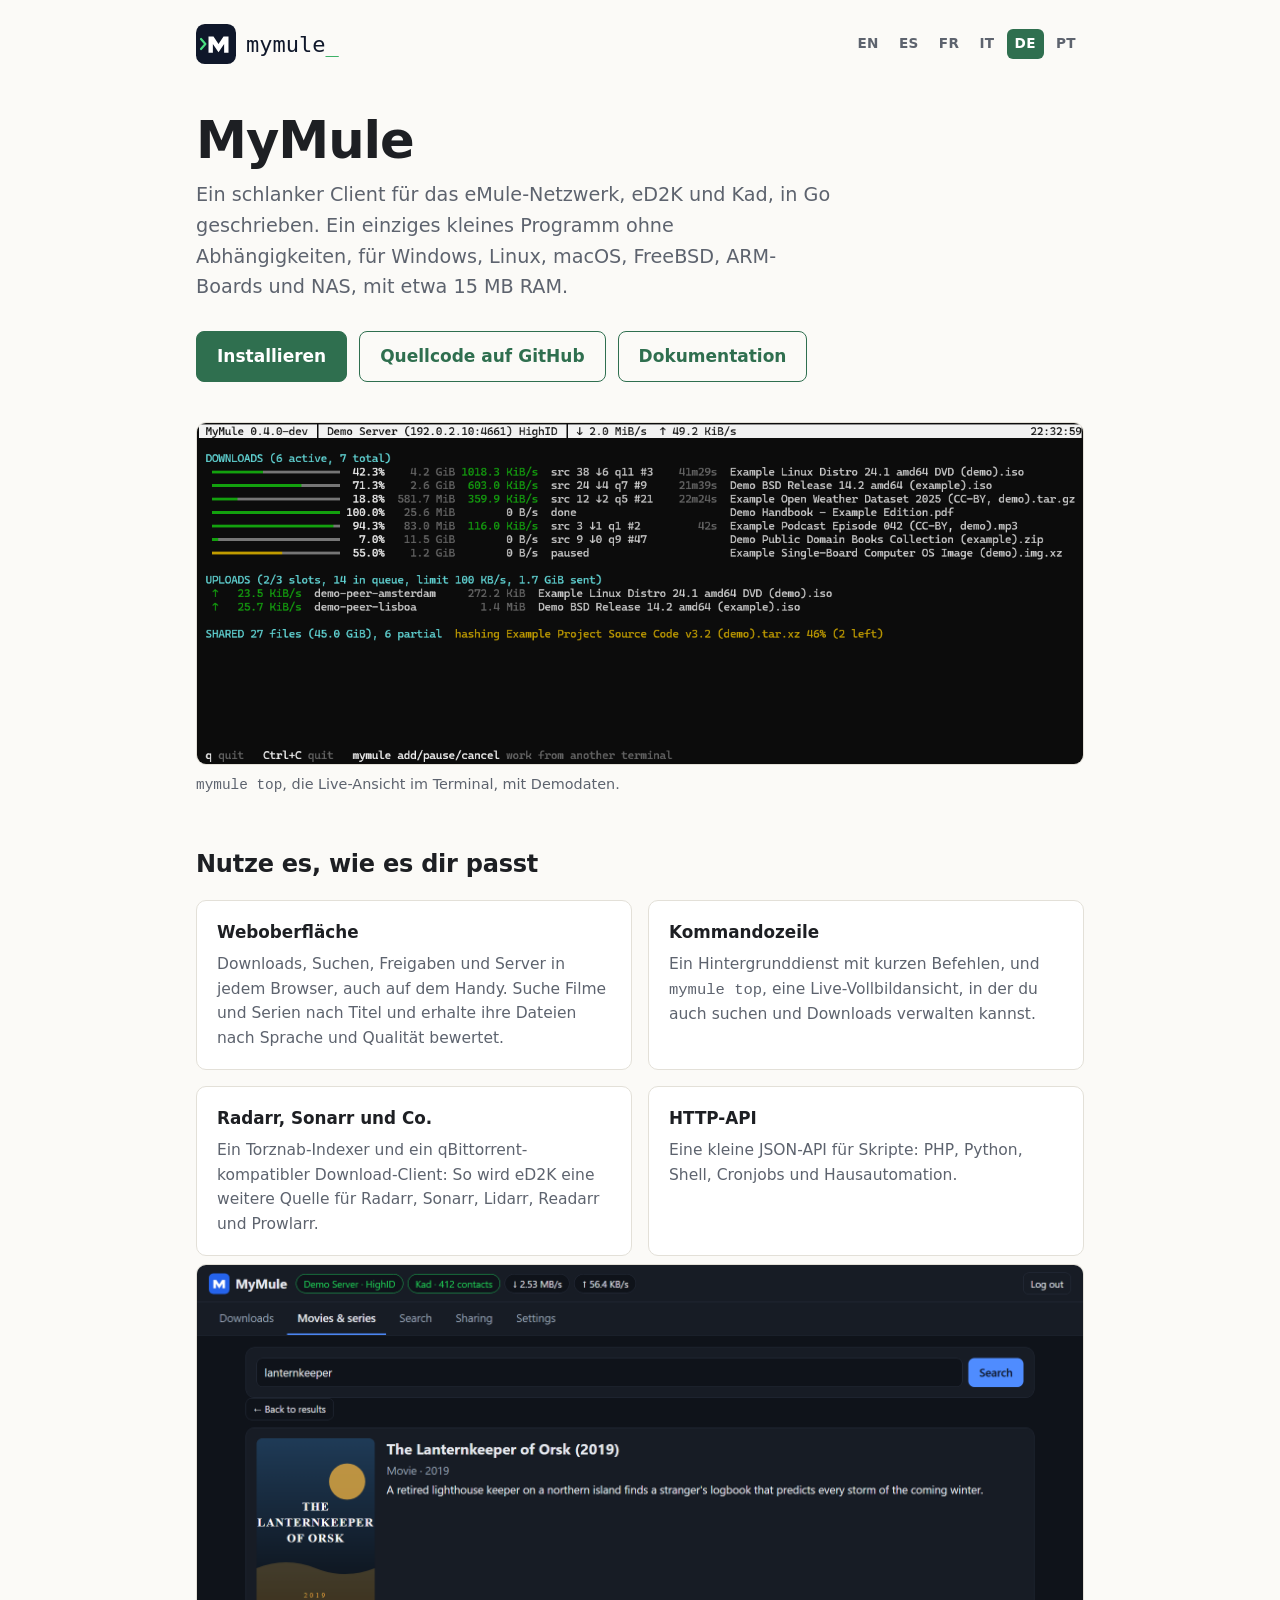
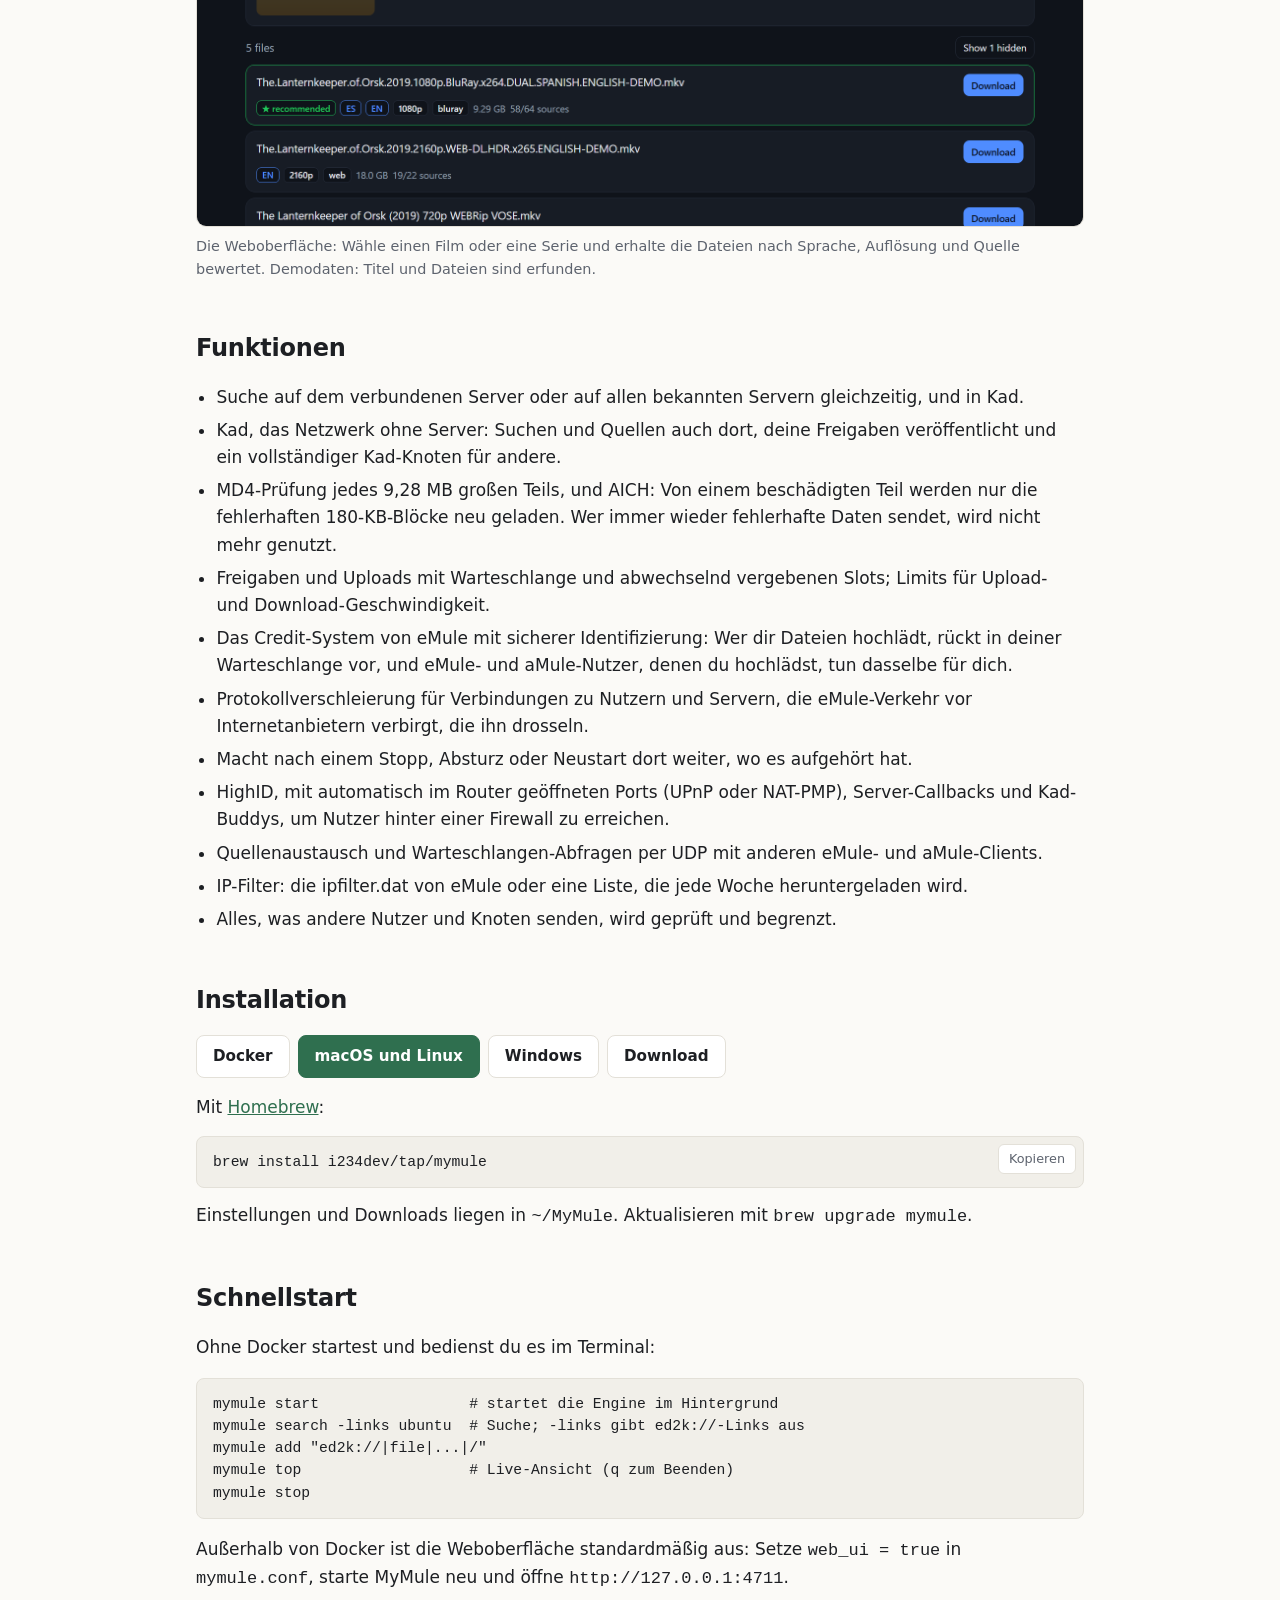
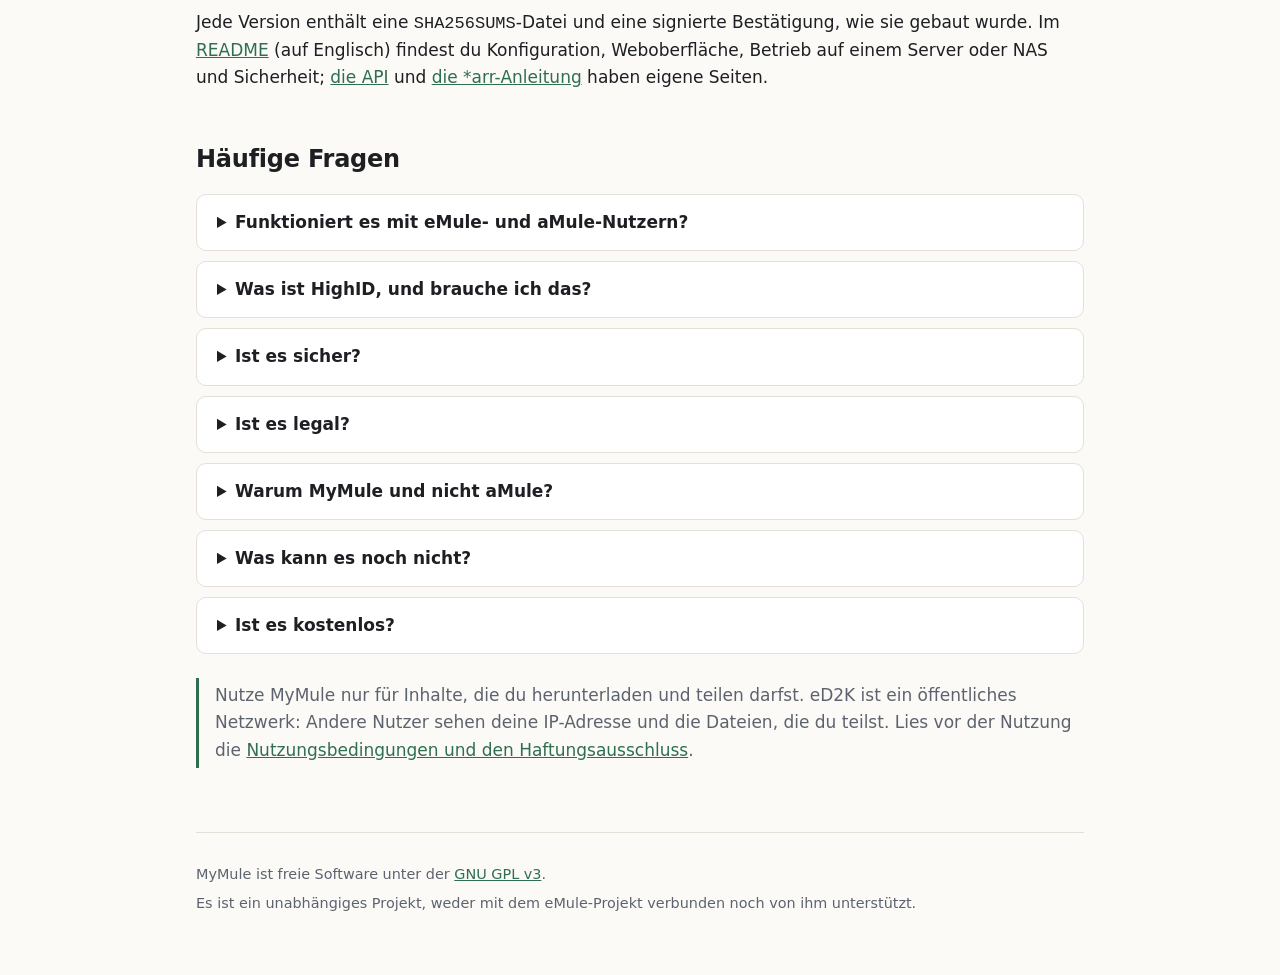
==== docs/de/index.html @ aa26dd94 "Say how MyMule compares with aMule Users ask why they should use MyMule instead of aMule. The README" ====
<!doctype html>
<!-- Generated by 'go run ./tools/sitegen' from docs/site/page.html and
     docs/site/lang/de.json: edit those, not this file. -->

<html lang="de">
<head>
<meta charset="utf-8">
<meta name="viewport" content="width=device-width, initial-scale=1">
<title>MyMule: ein schlanker eMule-Client mit Weboberfläche</title>
<meta name="description" content="Ein schlanker Client für das eMule-Netzwerk (eD2K und Kad), in Go geschrieben: ein kleines Programm für Windows, macOS, Linux, NAS und Docker, mit Weboberfläche, Kommandozeile, HTTP-API und Unterstützung für Radarr und Sonarr.">
<meta name="color-scheme" content="light dark">
<link rel="canonical" href="https://i234dev.github.io/MyMule/de/">
<link rel="alternate" hreflang="en" href="https://i234dev.github.io/MyMule/">
<link rel="alternate" hreflang="es" href="https://i234dev.github.io/MyMule/es/">
<link rel="alternate" hreflang="fr" href="https://i234dev.github.io/MyMule/fr/">
<link rel="alternate" hreflang="it" href="https://i234dev.github.io/MyMule/it/">
<link rel="alternate" hreflang="de" href="https://i234dev.github.io/MyMule/de/">
<link rel="alternate" hreflang="pt" href="https://i234dev.github.io/MyMule/pt/">
<link rel="alternate" hreflang="x-default" href="https://i234dev.github.io/MyMule/">
<meta property="og:type" content="website">
<meta property="og:site_name" content="MyMule">
<meta property="og:title" content="MyMule: ein schlanker eMule-Client mit Weboberfläche">
<meta property="og:description" content="Ein schlanker Client für das eMule-Netzwerk (eD2K und Kad), in Go geschrieben: ein kleines Programm für Windows, macOS, Linux, NAS und Docker, mit Weboberfläche, Kommandozeile, HTTP-API und Unterstützung für Radarr und Sonarr.">
<meta property="og:url" content="https://i234dev.github.io/MyMule/de/">
<meta property="og:image" content="https://i234dev.github.io/MyMule/social.png">
<meta property="og:image:width" content="1200">
<meta property="og:image:height" content="630">
<meta property="og:image:alt" content="MyMule: ein eMule-Client für eD2K und Kad, mit Weboberfläche">
<meta property="og:locale" content="de_DE">
<meta name="twitter:card" content="summary_large_image">
<link rel="icon" href="../favicon.svg" type="image/svg+xml">
<link rel="apple-touch-icon" href="../logo.png">
<link rel="stylesheet" href="../site.css">
</head>
<body data-copy="Kopieren" data-copied="Kopiert">
<div class="wrap">
  <nav class="top">
    <a href="./">
      <picture>
        <source media="(prefers-color-scheme: dark)" srcset="../wordmark-dark.svg">
        <img src="../wordmark.svg" alt="MyMule" width="196" height="40">
      </picture>
    </a>
    <ul class="langs" aria-label="Sprache">
      <li><a href="../" hreflang="en" lang="en" title="English">EN</a></li>
      <li><a href="../es/" hreflang="es" lang="es" title="Español">ES</a></li>
      <li><a href="../fr/" hreflang="fr" lang="fr" title="Français">FR</a></li>
      <li><a href="../it/" hreflang="it" lang="it" title="Italiano">IT</a></li>
      <li><a href="../de/" hreflang="de" lang="de" title="Deutsch" aria-current="page">DE</a></li>
      <li><a href="../pt/" hreflang="pt" lang="pt" title="Português">PT</a></li>
    </ul>
  </nav>
  <header>
    <h1>MyMule</h1>
    <p class="lead">Ein schlanker Client für das eMule-Netzwerk, eD2K und Kad, in Go geschrieben. Ein einziges kleines Programm ohne Abhängigkeiten, für Windows, Linux, macOS, FreeBSD, ARM-Boards und NAS, mit etwa 15&nbsp;MB RAM.</p>
    <div class="buttons">
      <a class="btn primary" href="#install">Installieren</a>
      <a class="btn secondary" href="https://github.com/i234dev/MyMule">Quellcode auf GitHub</a>
      <a class="btn secondary" href="https://github.com/i234dev/MyMule#readme">Dokumentation</a>
    </div>
    <p class="version" id="version" hidden>Aktuelle Version: <a href="https://github.com/i234dev/MyMule/releases/latest"></a> · <time></time></p>
  </header>

  <figure>
    <img src="../top-demo.png" alt="mymule top: Live-Ansicht von Downloads, Uploads und freigegebenen Dateien" width="1247" height="480">
    <figcaption><code>mymule top</code>, die Live-Ansicht im Terminal, mit Demodaten.</figcaption>
  </figure>

  <h2>Nutze es, wie es dir passt</h2>
  <div class="grid">
    <div class="card">
      <h3>Weboberfläche</h3>
      <p>Downloads, Suchen, Freigaben und Server in jedem Browser, auch auf dem Handy. Suche Filme und Serien nach Titel und erhalte ihre Dateien nach Sprache und Qualität bewertet.</p>
    </div>
    <div class="card">
      <h3>Kommandozeile</h3>
      <p>Ein Hintergrunddienst mit kurzen Befehlen, und <code>mymule top</code>, eine Live-Vollbildansicht, in der du auch suchen und Downloads verwalten kannst.</p>
    </div>
    <div class="card">
      <h3>Radarr, Sonarr und Co.</h3>
      <p>Ein Torznab-Indexer und ein qBittorrent-kompatibler Download-Client: So wird eD2K eine weitere Quelle für Radarr, Sonarr, Lidarr, Readarr und Prowlarr.</p>
    </div>
    <div class="card">
      <h3>HTTP-API</h3>
      <p>Eine kleine JSON-API für Skripte: PHP, Python, Shell, Cronjobs und Hausautomation.</p>
    </div>
  </div>

  <figure>
    <img src="../webui-movies.png" alt="Die Weboberfläche: ein Film mit Plakat und den gefundenen Dateien, nach Sprache und Qualität bewertet" width="1800" height="1140" loading="lazy">
    <figcaption>Die Weboberfläche: Wähle einen Film oder eine Serie und erhalte die Dateien nach Sprache, Auflösung und Quelle bewertet. Demodaten: Titel und Dateien sind erfunden.</figcaption>
  </figure>

  <h2>Funktionen</h2>
  <ul class="plain">
    <li>Suche auf dem verbundenen Server oder auf allen bekannten Servern gleichzeitig, und in Kad.</li>
    <li>Kad, das Netzwerk ohne Server: Suchen und Quellen auch dort, deine Freigaben veröffentlicht und ein vollständiger Kad-Knoten für andere.</li>
    <li>MD4-Prüfung jedes 9,28&nbsp;MB großen Teils, und AICH: Von einem beschädigten Teil werden nur die fehlerhaften 180-KB-Blöcke neu geladen. Wer immer wieder fehlerhafte Daten sendet, wird nicht mehr genutzt.</li>
    <li>Freigaben und Uploads mit Warteschlange und abwechselnd vergebenen Slots; Limits für Upload- und Download-Geschwindigkeit.</li>
    <li>Das Credit-System von eMule mit sicherer Identifizierung: Wer dir Dateien hochlädt, rückt in deiner Warteschlange vor, und eMule- und aMule-Nutzer, denen du hochlädst, tun dasselbe für dich.</li>
    <li>Protokollverschleierung für Verbindungen zu Nutzern und Servern, die eMule-Verkehr vor Internetanbietern verbirgt, die ihn drosseln.</li>
    <li>Macht nach einem Stopp, Absturz oder Neustart dort weiter, wo es aufgehört hat.</li>
    <li>HighID, mit automatisch im Router geöffneten Ports (UPnP oder NAT-PMP), Server-Callbacks und Kad-Buddys, um Nutzer hinter einer Firewall zu erreichen.</li>
    <li>Quellenaustausch und Warteschlangen-Abfragen per UDP mit anderen eMule- und aMule-Clients.</li>
    <li>IP-Filter: die ipfilter.dat von eMule oder eine Liste, die jede Woche heruntergeladen wird.</li>
    <li>Alles, was andere Nutzer und Knoten senden, wird geprüft und begrenzt.</li>
  </ul>

  <h2 id="install">Installation</h2>
  <div class="tabs" role="tablist" hidden>
    <button role="tab" id="tab-docker" aria-controls="docker" aria-selected="true">Docker</button>
    <button role="tab" id="tab-brew" aria-controls="brew" aria-selected="false">macOS und Linux</button>
    <button role="tab" id="tab-scoop" aria-controls="scoop" aria-selected="false">Windows</button>
    <button role="tab" id="tab-download" aria-controls="download" aria-selected="false">Download</button>
  </div>

  <section class="panel" id="docker" role="tabpanel" aria-labelledby="tab-docker">
    <h3>Docker</h3>
    <p>Jedes System mit <a href="https://www.docker.com/products/docker-desktop/">Docker</a>, auch NAS und Raspberry Pi (amd64, arm64 und armv7). In einem leeren Ordner:</p>
    <div class="cmd"><pre><code>docker run -d --name mymule --restart unless-stopped -e PUID=1000 -e PGID=1000 -v ./config:/config -v ./downloads:/downloads -p 4662:4662/tcp -p 4672:4672/udp -p 127.0.0.1:4711:4711/tcp ghcr.io/i234dev/mymule:latest</code></pre></div>
    <p>Öffne dann <code>http://localhost:4711</code> und melde dich mit dem <code>api_key</code> aus <code>config/mymule.conf</code> an. Lieber Compose? Nimm die fertige <a href="https://github.com/i234dev/MyMule/blob/master/docker-compose.yml">docker-compose.yml</a> und führe <code>docker compose up -d</code> aus. Mehr in der <a href="https://github.com/i234dev/MyMule#docker">Docker-Anleitung</a> (auf Englisch).</p>
  </section>

  <section class="panel" id="brew" role="tabpanel" aria-labelledby="tab-brew">
    <h3>macOS und Linux</h3>
    <p>Mit <a href="https://brew.sh">Homebrew</a>:</p>
    <div class="cmd"><pre><code>brew install i234dev/tap/mymule</code></pre></div>
    <p>Einstellungen und Downloads liegen in <code>~/MyMule</code>. Aktualisieren mit <code>brew upgrade mymule</code>.</p>
  </section>

  <section class="panel" id="scoop" role="tabpanel" aria-labelledby="tab-scoop">
    <h3>Windows</h3>
    <p>Mit <a href="https://scoop.sh">Scoop</a>:</p>
    <div class="cmd"><pre><code>scoop bucket add mymule https://github.com/i234dev/scoop-bucket
scoop install mymule</code></pre></div>
    <p>Einstellungen und Downloads liegen in <code>%USERPROFILE%\scoop\persist\mymule</code>. Aktualisieren mit <code>scoop update mymule</code>.</p>
  </section>

  <section class="panel" id="download" role="tabpanel" aria-labelledby="tab-download">
    <h3>Download</h3>
    <p>Windows, Linux, macOS und FreeBSD, für Intel/AMD und ARM: Lade das Archiv für dein System unter <a href="https://github.com/i234dev/MyMule/releases/latest">Releases</a> herunter und entpacke es, wo du willst. MyMule ist portabel: Einstellungen und Downloads liegen neben dem Programm.</p>
  </section>

  <h2>Schnellstart</h2>
  <p>Ohne Docker startest und bedienst du es im Terminal:</p>
<pre><code>mymule start                 # startet die Engine im Hintergrund
mymule search -links ubuntu  # Suche; -links gibt ed2k://-Links aus
mymule add "ed2k://|file|...|/"
mymule top                   # Live-Ansicht (q zum Beenden)
mymule stop</code></pre>
  <p>Außerhalb von Docker ist die Weboberfläche standardmäßig aus: Setze <code>web_ui = true</code> in <code>mymule.conf</code>, starte MyMule neu und öffne <code>http://127.0.0.1:4711</code>.</p>
  <p>Jede Version enthält eine <code>SHA256SUMS</code>-Datei und eine signierte Bestätigung, wie sie gebaut wurde. Im <a href="https://github.com/i234dev/MyMule#readme">README</a> (auf Englisch) findest du Konfiguration, Weboberfläche, Betrieb auf einem Server oder NAS und Sicherheit; <a href="https://github.com/i234dev/MyMule/blob/master/docs/API.md">die API</a> und <a href="https://github.com/i234dev/MyMule/blob/master/docs/ARR.md">die *arr-Anleitung</a> haben eigene Seiten.</p>

  <h2 id="faq">Häufige Fragen</h2>
  <div class="faq">
    <details>
      <summary>Funktioniert es mit eMule- und aMule-Nutzern?</summary>
      <p>Ja. MyMule verbindet sich mit denselben eD2K-Servern und demselben Kad-Netzwerk, du lädst also von allen herunter und teilst mit allen, die eMule, aMule und andere kompatible Clients nutzen.</p>
    </details>
    <details>
      <summary>Was ist HighID, und brauche ich das?</summary>
      <p>Mit HighID können andere Nutzer sich direkt mit dir verbinden, so bekommst du viel mehr Quellen und schnellere Downloads. MyMule öffnet die Ports 4662 (TCP) und 4672 (UDP) per UPnP oder NAT-PMP selbst im Router, wenn der Router es erlaubt; sonst leitest du sie von Hand an den Rechner weiter, auf dem MyMule läuft. Ohne HighID funktioniert MyMule trotzdem, mit LowID und weniger Quellen.</p>
    </details>
    <details>
      <summary>Ist es sicher?</summary>
      <p>Alles, was andere Nutzer, Server und Kad-Knoten senden, wird geprüft und begrenzt, und ein bösartiges Paket beendet nur diese Verbindung, nicht das Programm. Weboberfläche und API antworten nur auf deinem eigenen Rechner, solange du das nicht änderst, und verlangen immer einen Schlüssel. Leite Port 4711 niemals im Router weiter. Bedenke, dass eD2K ein öffentliches Netzwerk ist: Andere sehen deine IP-Adresse und die Dateien, die du teilst.</p>
    </details>
    <details>
      <summary>Ist es legal?</summary>
      <p>MyMule ist ein Client für ein offenes Dateitausch-Protokoll, so wie ein Browser einer für das Web ist. Was du herunterlädst und teilst, liegt bei dir: Nutze es nur für Inhalte, die du teilen darfst, etwa freie Software, gemeinfreie Werke oder eigene Dateien. Lies die <a href="https://github.com/i234dev/MyMule#terms-of-use-and-disclaimer">Nutzungsbedingungen</a>.</p>
    </details>
    <details>
      <summary>Warum MyMule und nicht aMule?</summary>
      <p>MyMule begann als persönliches Projekt, bevor ich wusste, dass aMule wiederbelebt wird. Heute gibt es sehr gute Optionen: <a href="https://github.com/amule-org/amule">aMule</a> ist der ausgereifte, langjährige Client, wieder aktiv entwickelt und mit mehr klassischen eMule-Funktionen; mit <a href="https://github.com/got3nks/amutorrent">aMuTorrent</a> bekommst du dazu eine moderne Weboberfläche und Unterstützung für Sonarr und Radarr. MyMule ist ein kleinerer, unabhängiger Client, von Grund auf neu geschrieben: Er passt zu dir, wenn du ein einziges Programm ohne weitere Einrichtung und Verbindungen willst, eine Mediathek, die Filme und Serien nach Titel findet und für dich umbenennt, und einen geringen Ressourcenbedarf. Wenn du eine Funktion brauchst, die MyMule nicht hat, ist aMule eine gute Wahl. Beide nutzen dasselbe Netzwerk, also hilfst du so oder so, es am Leben zu halten.</p>
    </details>
    <details>
      <summary>Was kann es noch nicht?</summary>
      <p>Komprimierte Übertragungen und Download-Prioritäten sind noch nicht umgesetzt. Ideen und Fehlerberichte sind auf <a href="https://github.com/i234dev/MyMule/issues">GitHub</a> willkommen.</p>
    </details>
    <details>
      <summary>Ist es kostenlos?</summary>
      <p>Ja: Es ist freie Software unter der GNU GPL v3, ohne Werbung und ohne Konto. Der Quellcode liegt auf <a href="https://github.com/i234dev/MyMule">GitHub</a>.</p>
    </details>
  </div>

  <p class="note">Nutze MyMule nur für Inhalte, die du herunterladen und teilen darfst. eD2K ist ein öffentliches Netzwerk: Andere Nutzer sehen deine IP-Adresse und die Dateien, die du teilst. Lies vor der Nutzung die <a href="https://github.com/i234dev/MyMule#terms-of-use-and-disclaimer">Nutzungsbedingungen und den Haftungsausschluss</a>.</p>

  <footer>
    <p>MyMule ist freie Software unter der <a href="https://github.com/i234dev/MyMule/blob/master/LICENSE">GNU GPL v3</a>.</p>
    <p>Es ist ein unabhängiges Projekt, weder mit dem eMule-Projekt verbunden noch von ihm unterstützt.</p>
  </footer>
</div>
<script src="../site.js"></script>
</body>
</html>
---- docs/site.css ----
/* Styles of the project page, shared by every language. */
:root {
  --bg: #fbfaf7;
  --surface: #ffffff;
  --text: #1d1f23;
  --muted: #5d636e;
  --line: #e3e0d8;
  --accent: #2f6f4f;
  --accent-text: #ffffff;
  --code-bg: #f1efe9;
}
@media (prefers-color-scheme: dark) {
  :root {
    --bg: #14161a;
    --surface: #1b1e23;
    --text: #e7e8ea;
    --muted: #9aa0aa;
    --line: #2c3038;
    --accent: #6fbf94;
    --accent-text: #0f1a14;
    --code-bg: #22262d;
  }
}
* { box-sizing: border-box; }
html { -webkit-text-size-adjust: 100%; }
body {
  margin: 0;
  background: var(--bg);
  color: var(--text);
  font: 17px/1.6 system-ui, -apple-system, "Segoe UI", Roboto, sans-serif;
}
a { color: var(--accent); }
.wrap { max-width: 920px; margin: 0 auto; padding: 0 16px; }
.top { padding: 24px 0 0; }
.top img { display: block; height: 40px; width: auto; }
header { padding: 48px 0 32px; }
h1 { font-size: clamp(2.2rem, 6vw, 3.2rem); line-height: 1.1; margin: 0 0 12px; letter-spacing: -0.02em; }
.lead { font-size: 1.2rem; color: var(--muted); max-width: 640px; margin: 0 0 28px; }
.buttons { display: flex; flex-wrap: wrap; gap: 12px; }
.btn {
  display: inline-block; padding: 11px 20px; border-radius: 8px; font-weight: 600;
  text-decoration: none; border: 1px solid var(--accent);
}
.btn.primary { background: var(--accent); color: var(--accent-text); }
.btn.secondary { color: var(--accent); }
figure { margin: 8px 0 48px; }
figure img {
  width: 100%; height: auto; display: block; border-radius: 10px;
  border: 1px solid var(--line); background: #000;
}
figcaption { color: var(--muted); font-size: 0.9rem; margin-top: 8px; }
h2 { font-size: 1.5rem; margin: 48px 0 16px; letter-spacing: -0.01em; }
.grid { display: grid; grid-template-columns: 1fr; gap: 16px; }
@media (min-width: 640px) { .grid { grid-template-columns: 1fr 1fr; } }
.card {
  background: var(--surface); border: 1px solid var(--line); border-radius: 10px; padding: 18px 20px;
}
.card h3 { margin: 0 0 6px; font-size: 1.05rem; }
.card p { margin: 0; color: var(--muted); font-size: 0.97rem; }
ul.plain { padding-left: 1.2em; margin: 0; }
ul.plain li { margin: 6px 0; }
pre {
  background: var(--code-bg); border: 1px solid var(--line); border-radius: 8px;
  padding: 14px 16px; overflow-x: auto; font-size: 0.92rem; line-height: 1.5;
}
code { font-family: ui-monospace, SFMono-Regular, Consolas, "Liberation Mono", monospace; }
.note {
  border-left: 3px solid var(--accent); padding: 4px 0 4px 16px; color: var(--muted); margin: 24px 0;
}
.tabs { display: flex; flex-wrap: wrap; gap: 8px; margin: 0 0 16px; }
.tabs button {
  font: inherit; font-size: 0.95rem; font-weight: 600; cursor: pointer;
  padding: 8px 16px; border-radius: 8px; border: 1px solid var(--line);
  background: var(--surface); color: var(--text);
}
.tabs button[aria-selected="true"] { background: var(--accent); border-color: var(--accent); color: var(--accent-text); }
.tabs button:focus-visible { outline: 2px solid var(--accent); outline-offset: 2px; }
.panel h3 { margin: 24px 0 6px; font-size: 1.05rem; }
.js .panel h3 { display: none; }
.panel p { margin: 8px 0; }
.cmd { position: relative; }
.cmd pre { padding-right: 76px; }
.copy {
  position: absolute; top: 8px; right: 8px; font: inherit; font-size: 0.8rem; cursor: pointer;
  padding: 4px 10px; border-radius: 6px; border: 1px solid var(--line);
  background: var(--surface); color: var(--muted);
}
.copy:hover { color: var(--text); }
footer { border-top: 1px solid var(--line); margin-top: 64px; padding: 24px 0 48px; color: var(--muted); font-size: 0.9rem; }
footer p { margin: 6px 0; }
.top { display: flex; align-items: center; justify-content: space-between; gap: 12px; flex-wrap: wrap; }
.langs { display: flex; flex-wrap: wrap; gap: 4px; margin: 0; padding: 0; list-style: none; font-size: 0.85rem; }
.langs a {
  display: block; padding: 4px 8px; border-radius: 6px; text-decoration: none;
  color: var(--muted); font-weight: 600; letter-spacing: 0.03em;
}
.langs a:hover { color: var(--text); background: var(--surface); }
.langs a[aria-current="page"] { color: var(--accent-text); background: var(--accent); }
.version { color: var(--muted); font-size: 0.95rem; margin: 16px 0 0; }
.faq details {
  background: var(--surface); border: 1px solid var(--line); border-radius: 10px;
  padding: 0 20px; margin: 0 0 10px;
}
.faq summary { cursor: pointer; font-weight: 600; padding: 14px 0; }
.faq summary:focus-visible { outline: 2px solid var(--accent); outline-offset: 2px; border-radius: 4px; }
.faq details p { margin: 0 0 16px; color: var(--muted); }
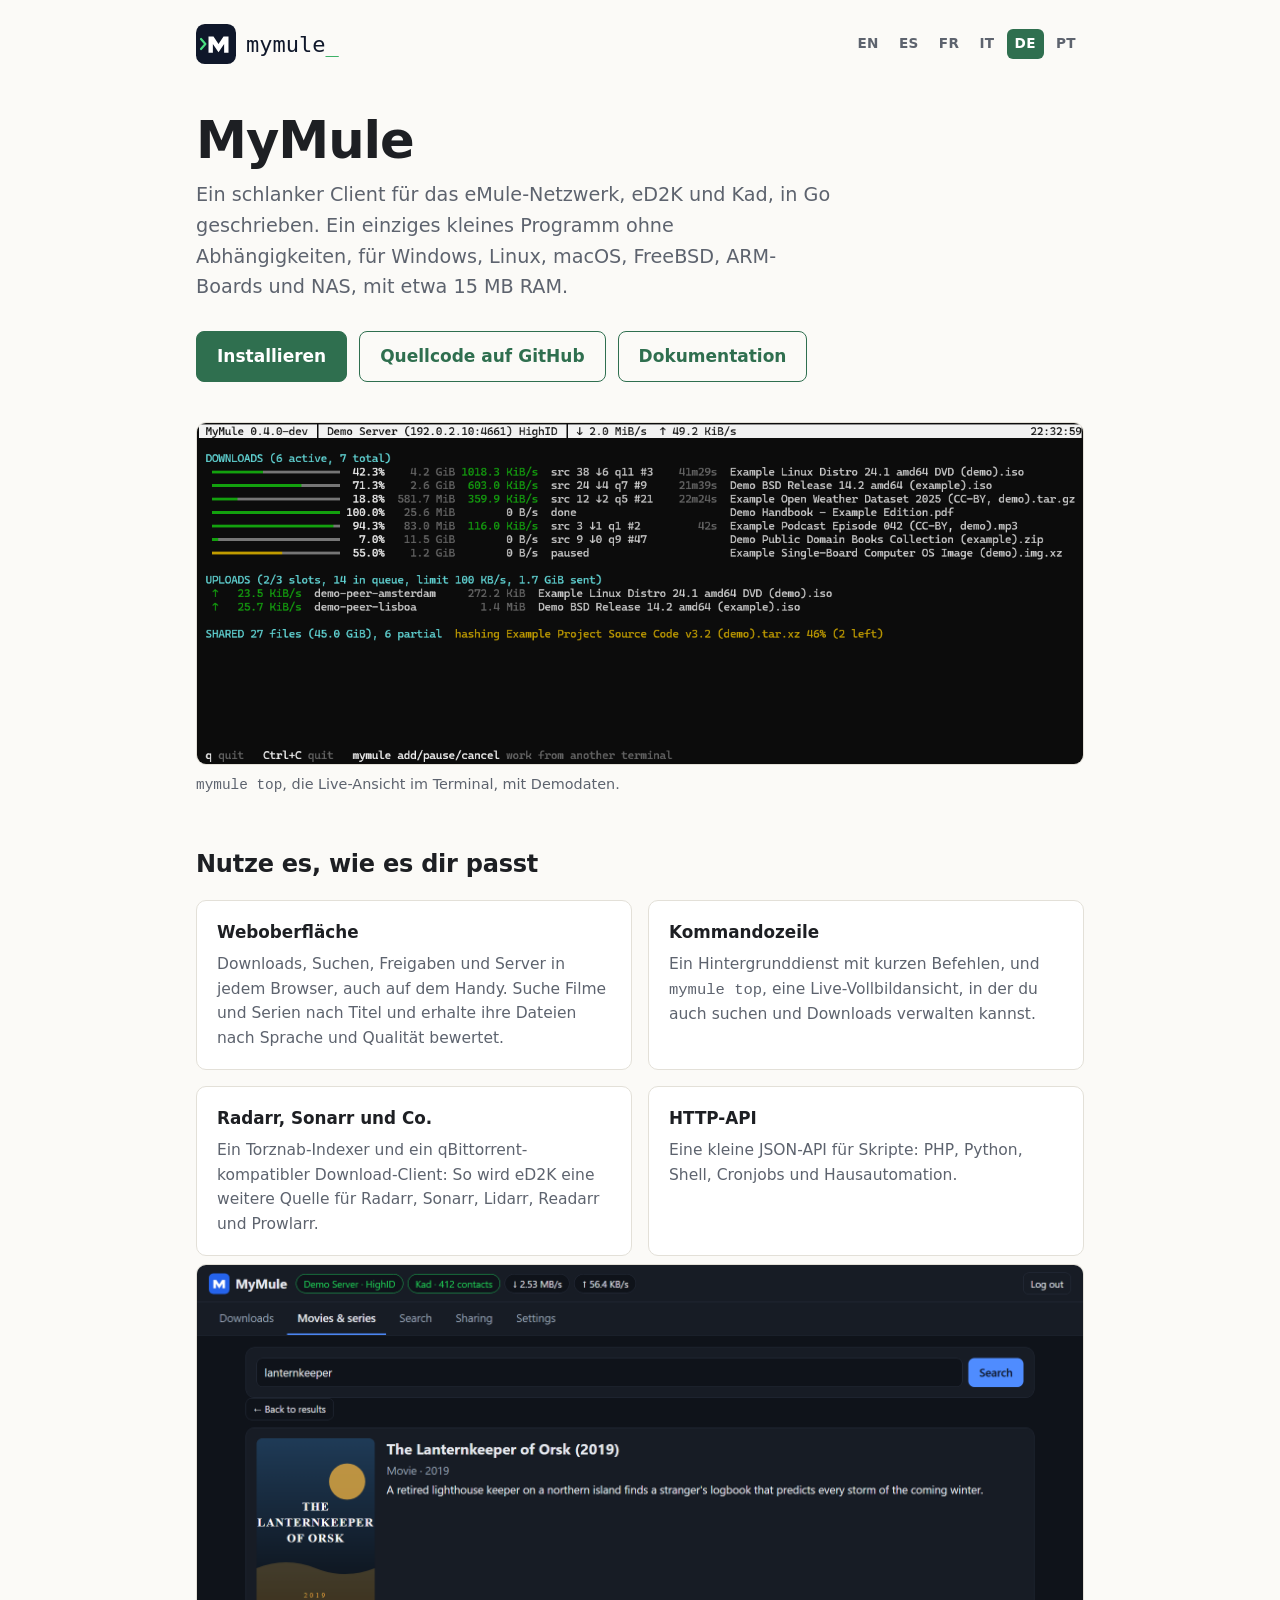
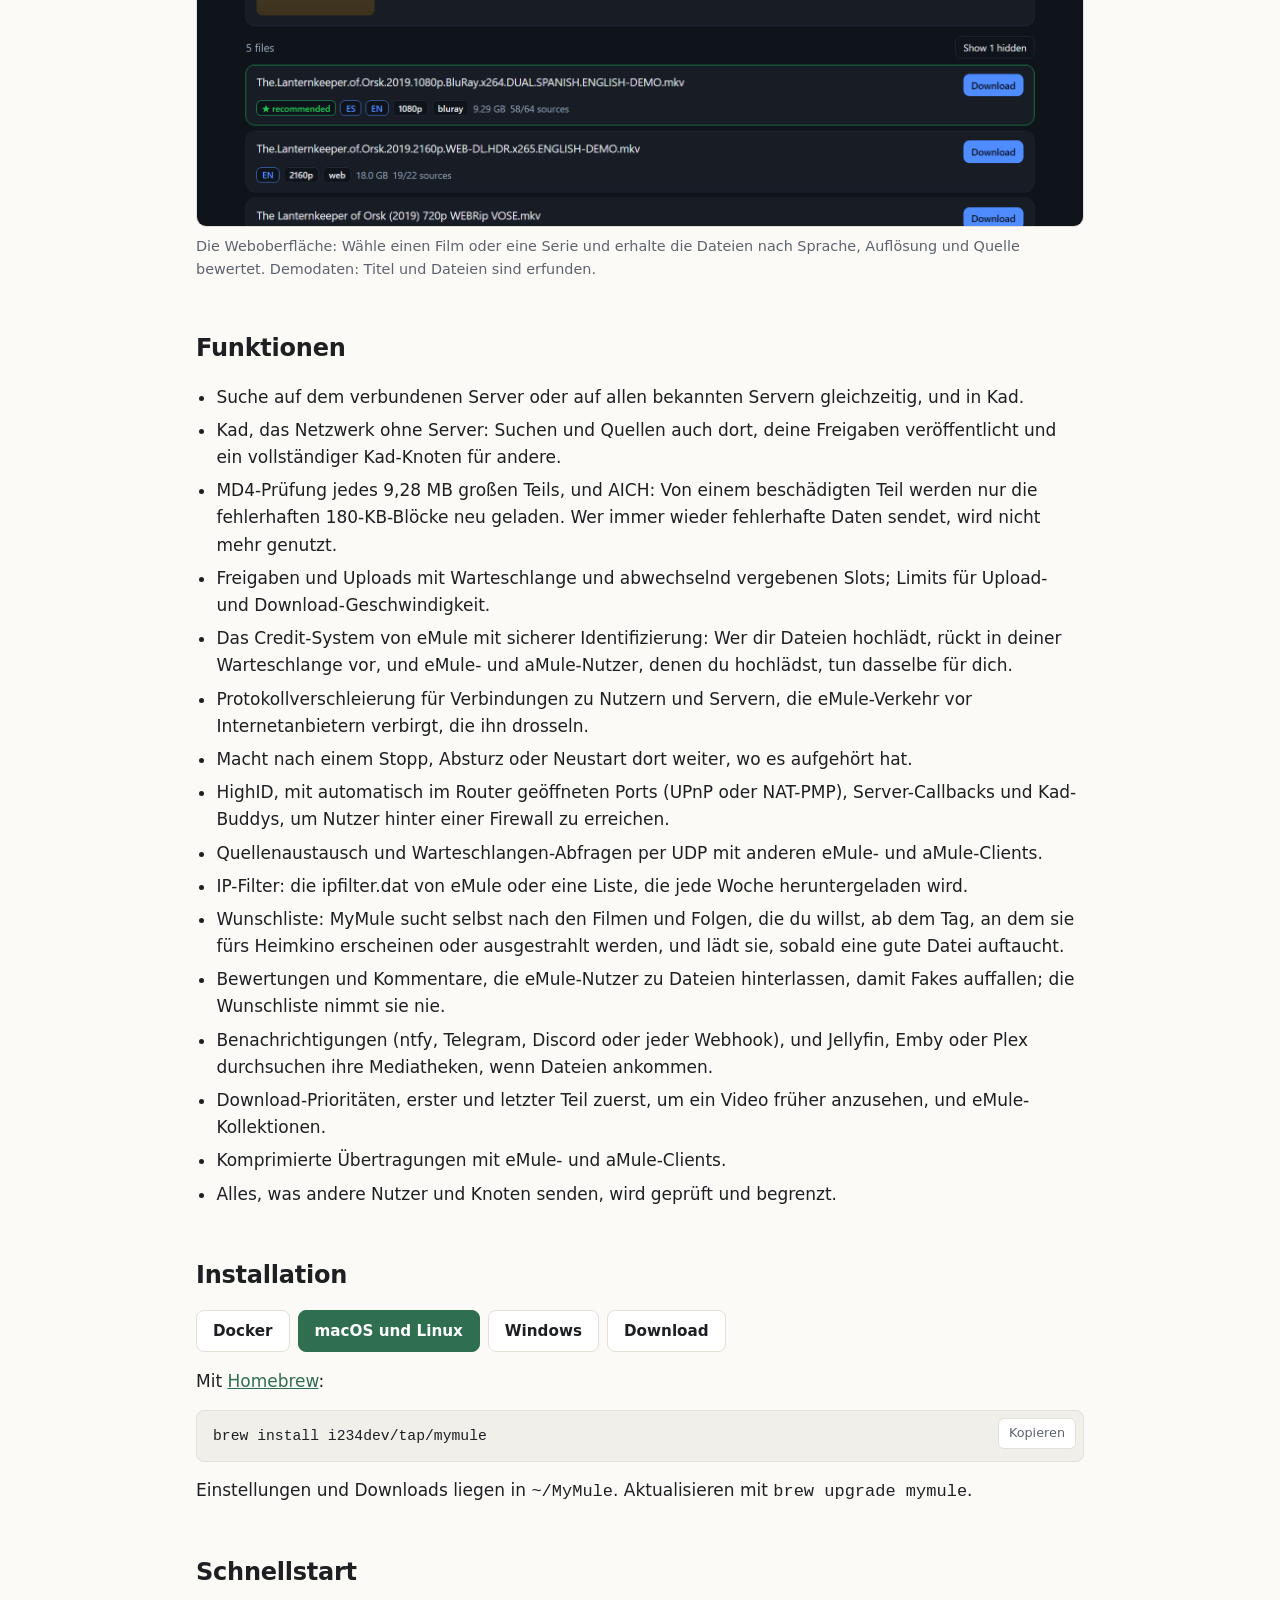
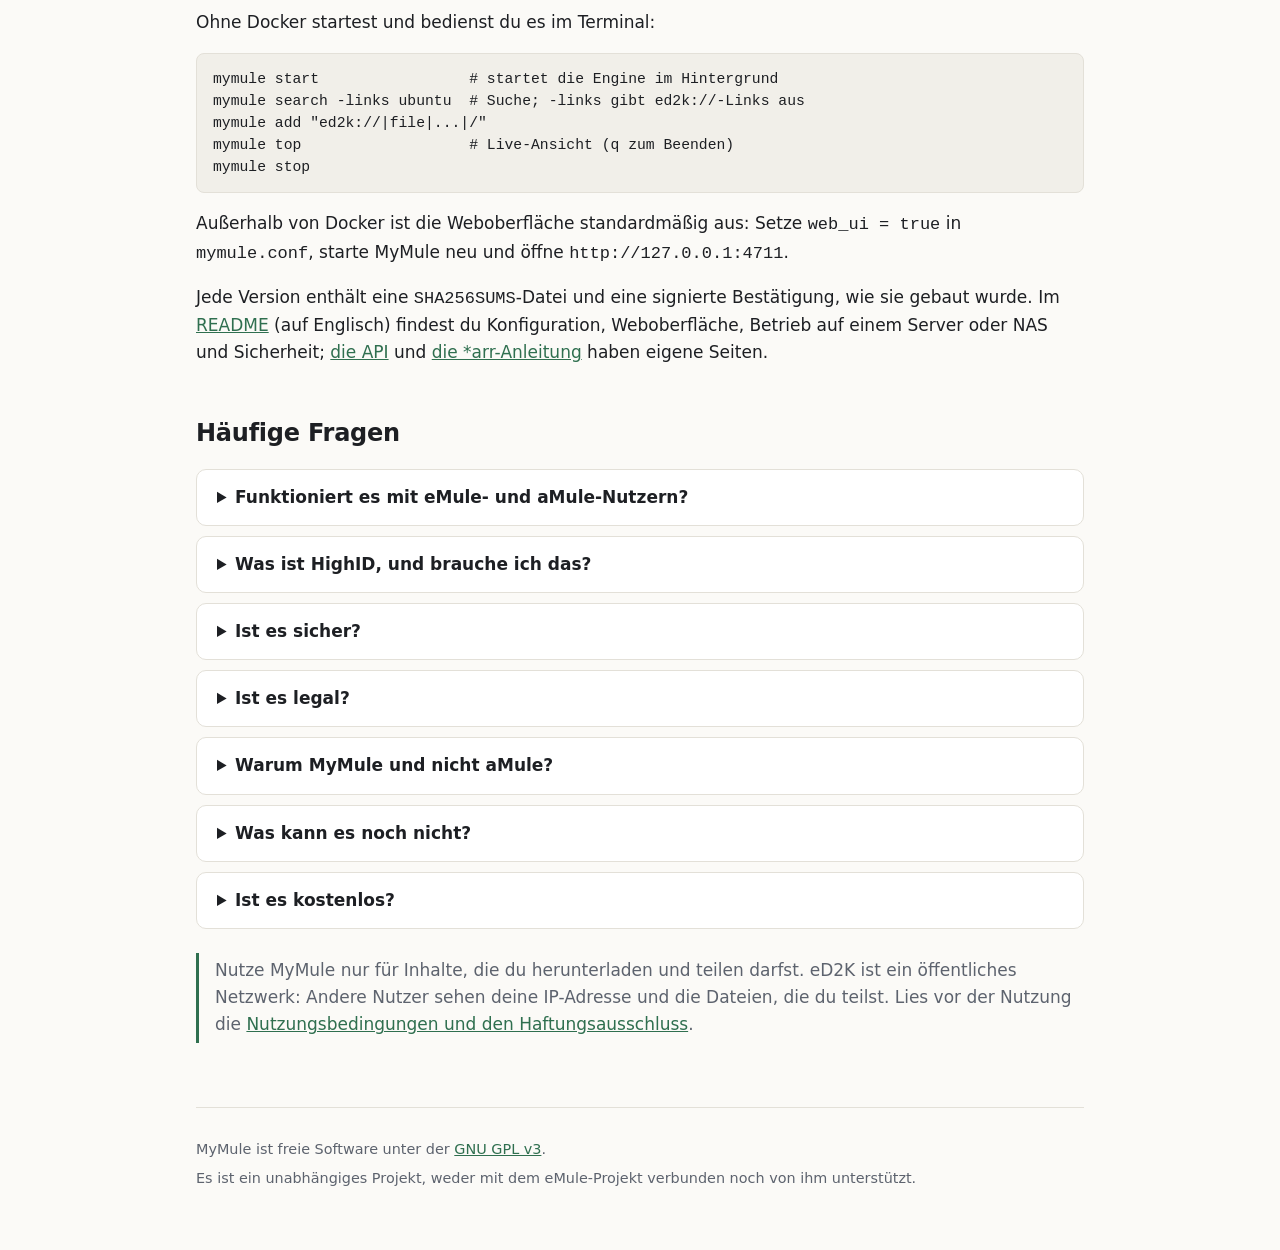
==== commit bbf0f3a8: "Site: wish list, fakes, notifications, priorities, compression The project site lists the new featur" ====
--- a/docs/de/index.html
+++ b/docs/de/index.html
@@ -103,6 +103,11 @@
     <li>HighID, mit automatisch im Router geöffneten Ports (UPnP oder NAT-PMP), Server-Callbacks und Kad-Buddys, um Nutzer hinter einer Firewall zu erreichen.</li>
     <li>Quellenaustausch und Warteschlangen-Abfragen per UDP mit anderen eMule- und aMule-Clients.</li>
     <li>IP-Filter: die ipfilter.dat von eMule oder eine Liste, die jede Woche heruntergeladen wird.</li>
+    <li>Wunschliste: MyMule sucht selbst nach den Filmen und Folgen, die du willst, ab dem Tag, an dem sie fürs Heimkino erscheinen oder ausgestrahlt werden, und lädt sie, sobald eine gute Datei auftaucht.</li>
+    <li>Bewertungen und Kommentare, die eMule-Nutzer zu Dateien hinterlassen, damit Fakes auffallen; die Wunschliste nimmt sie nie.</li>
+    <li>Benachrichtigungen (ntfy, Telegram, Discord oder jeder Webhook), und Jellyfin, Emby oder Plex durchsuchen ihre Mediatheken, wenn Dateien ankommen.</li>
+    <li>Download-Prioritäten, erster und letzter Teil zuerst, um ein Video früher anzusehen, und eMule-Kollektionen.</li>
+    <li>Komprimierte Übertragungen mit eMule- und aMule-Clients.</li>
     <li>Alles, was andere Nutzer und Knoten senden, wird geprüft und begrenzt.</li>
   </ul>
 
@@ -175,7 +180,7 @@
     </details>
     <details>
       <summary>Was kann es noch nicht?</summary>
-      <p>Komprimierte Übertragungen und Download-Prioritäten sind noch nicht umgesetzt. Ideen und Fehlerberichte sind auf <a href="https://github.com/i234dev/MyMule/issues">GitHub</a> willkommen.</p>
+      <p>Einige Extras von eMule, etwa Kategorien, Freunde und Chat, sind nicht umgesetzt. Ideen und Fehlerberichte sind auf <a href="https://github.com/i234dev/MyMule/issues">GitHub</a> willkommen.</p>
     </details>
     <details>
       <summary>Ist es kostenlos?</summary>
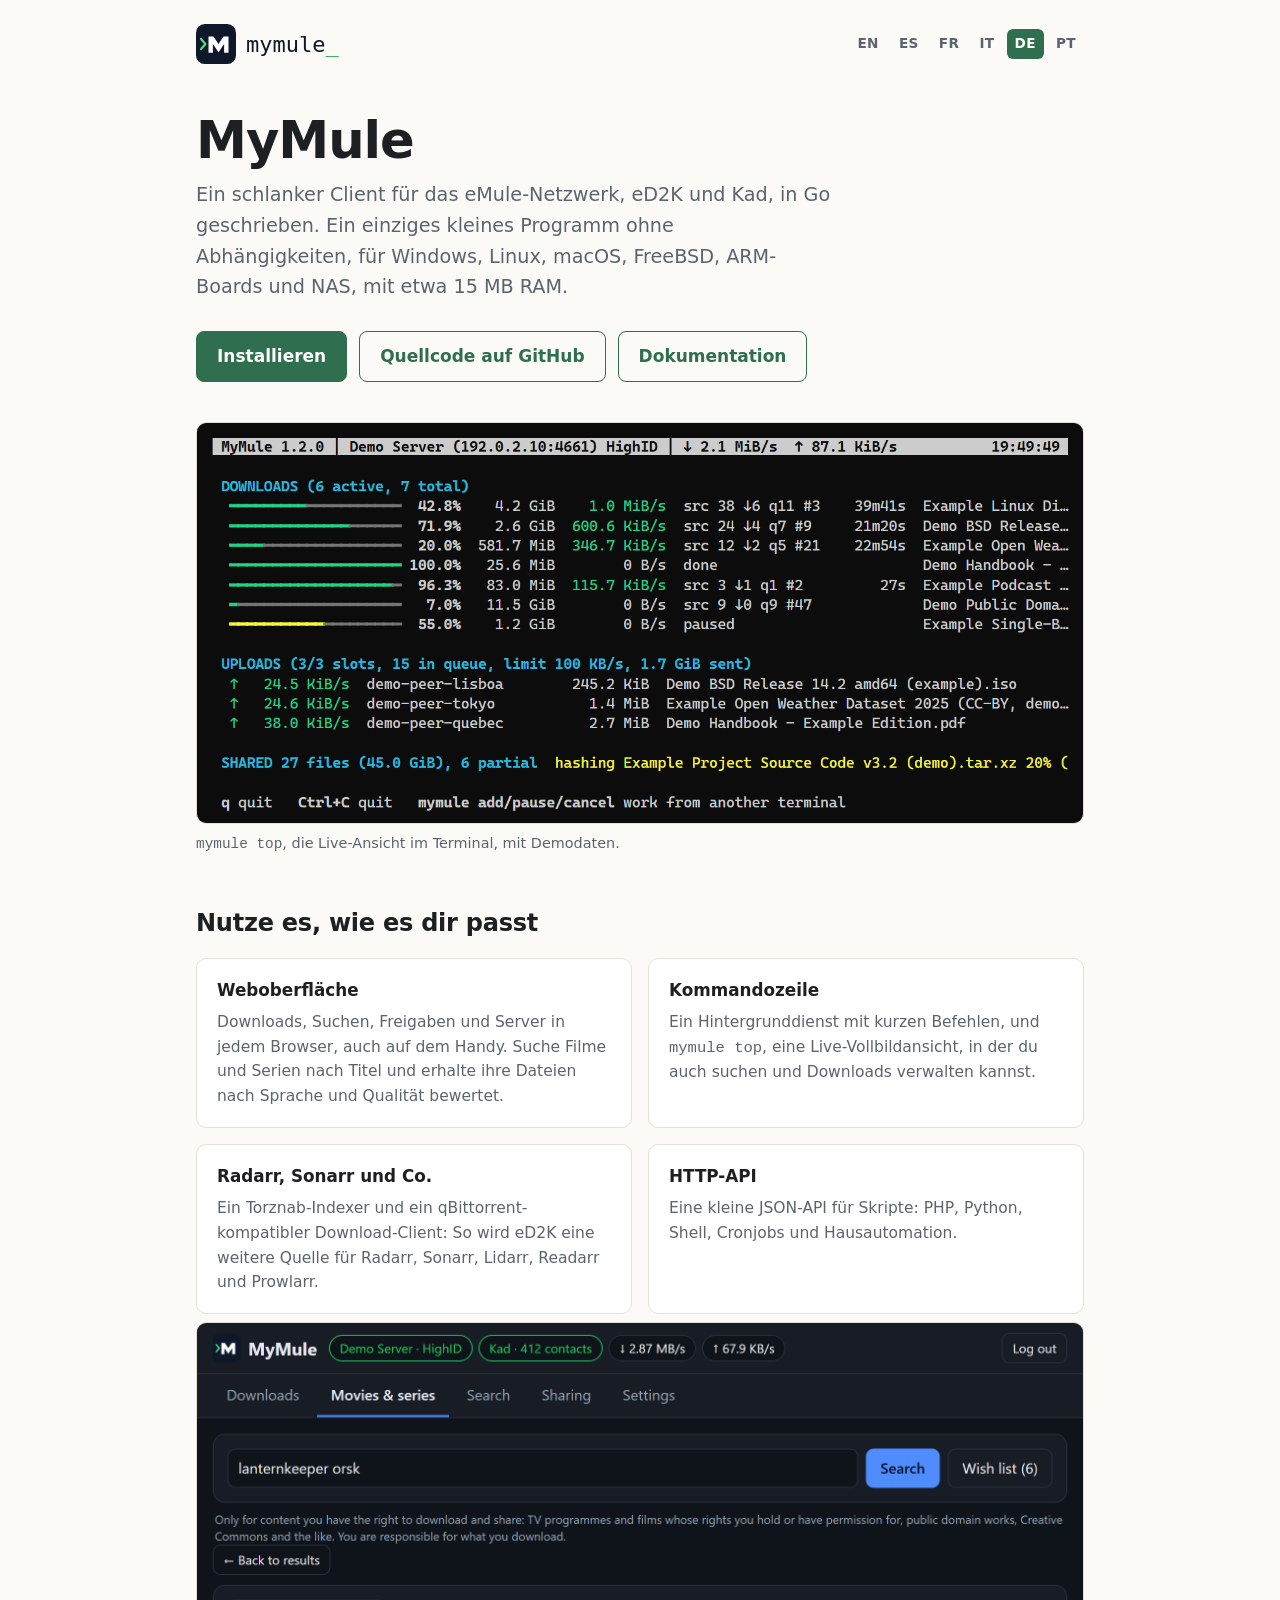
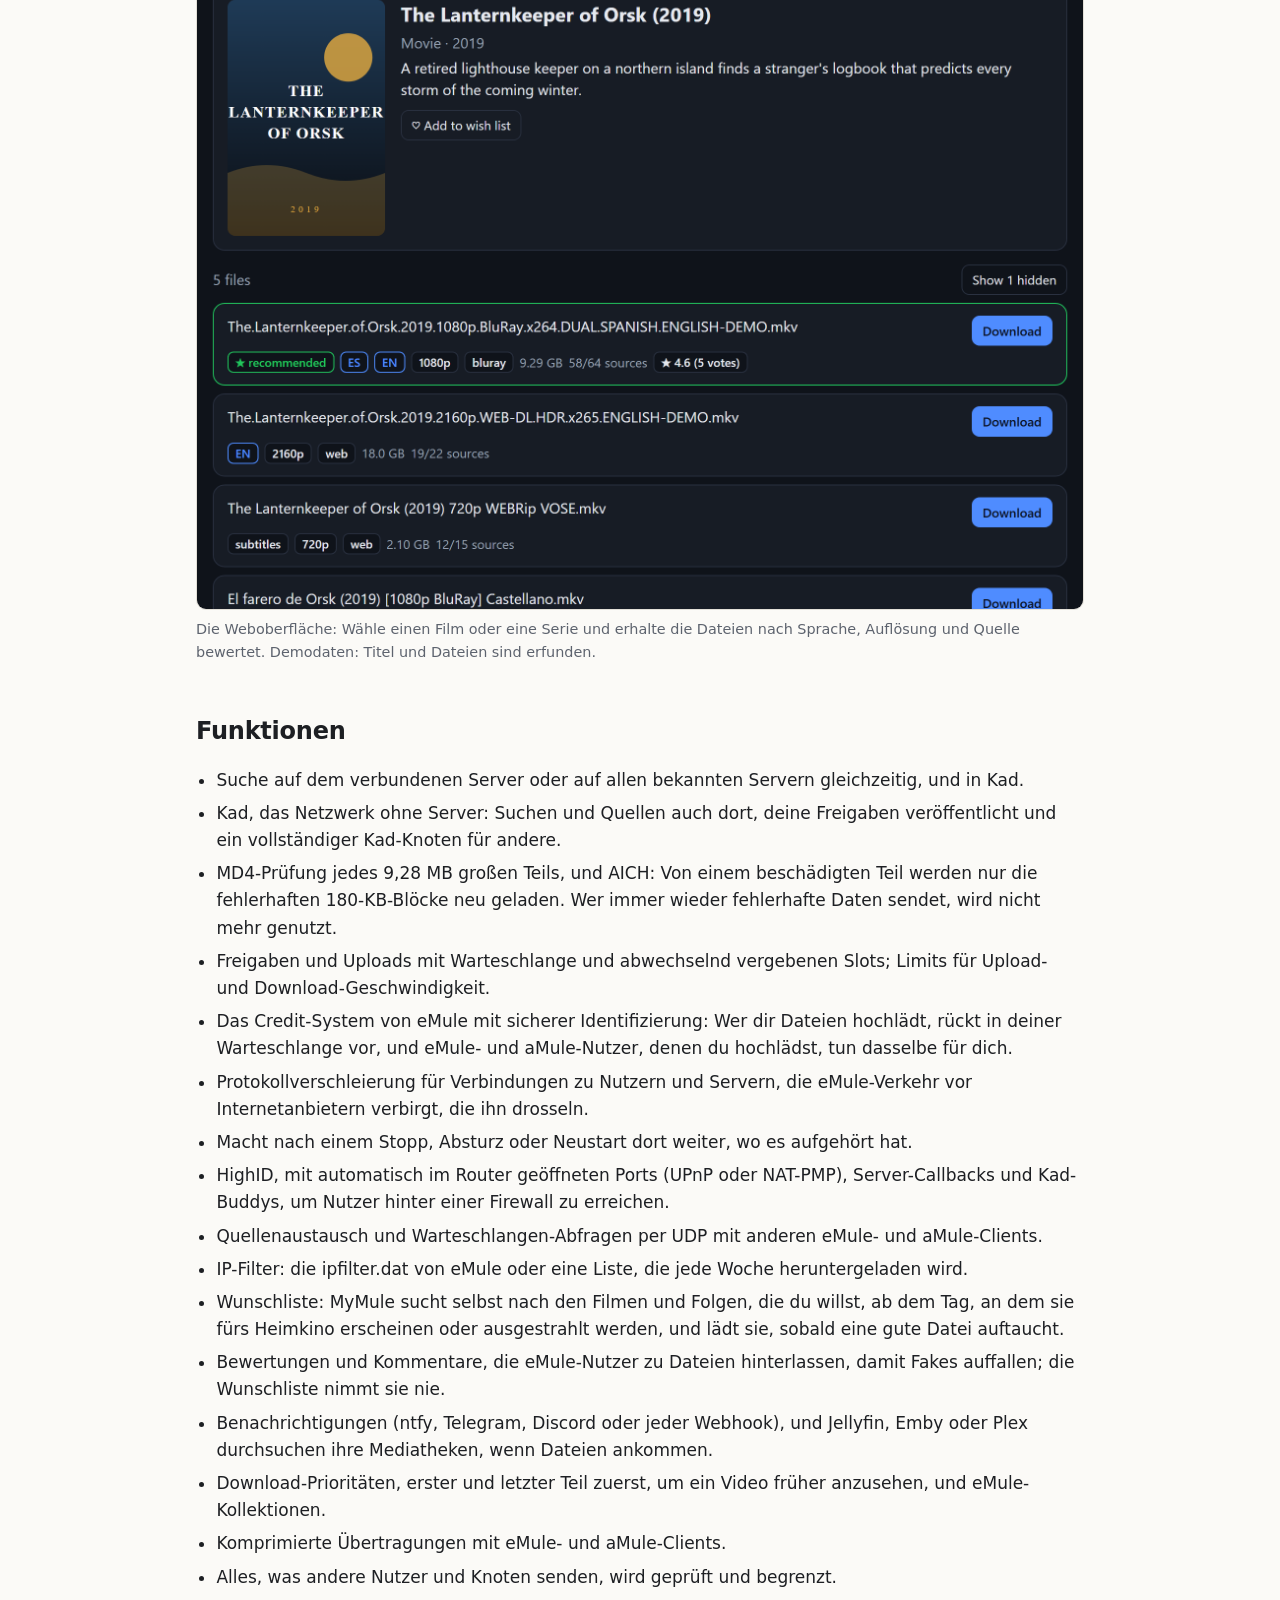
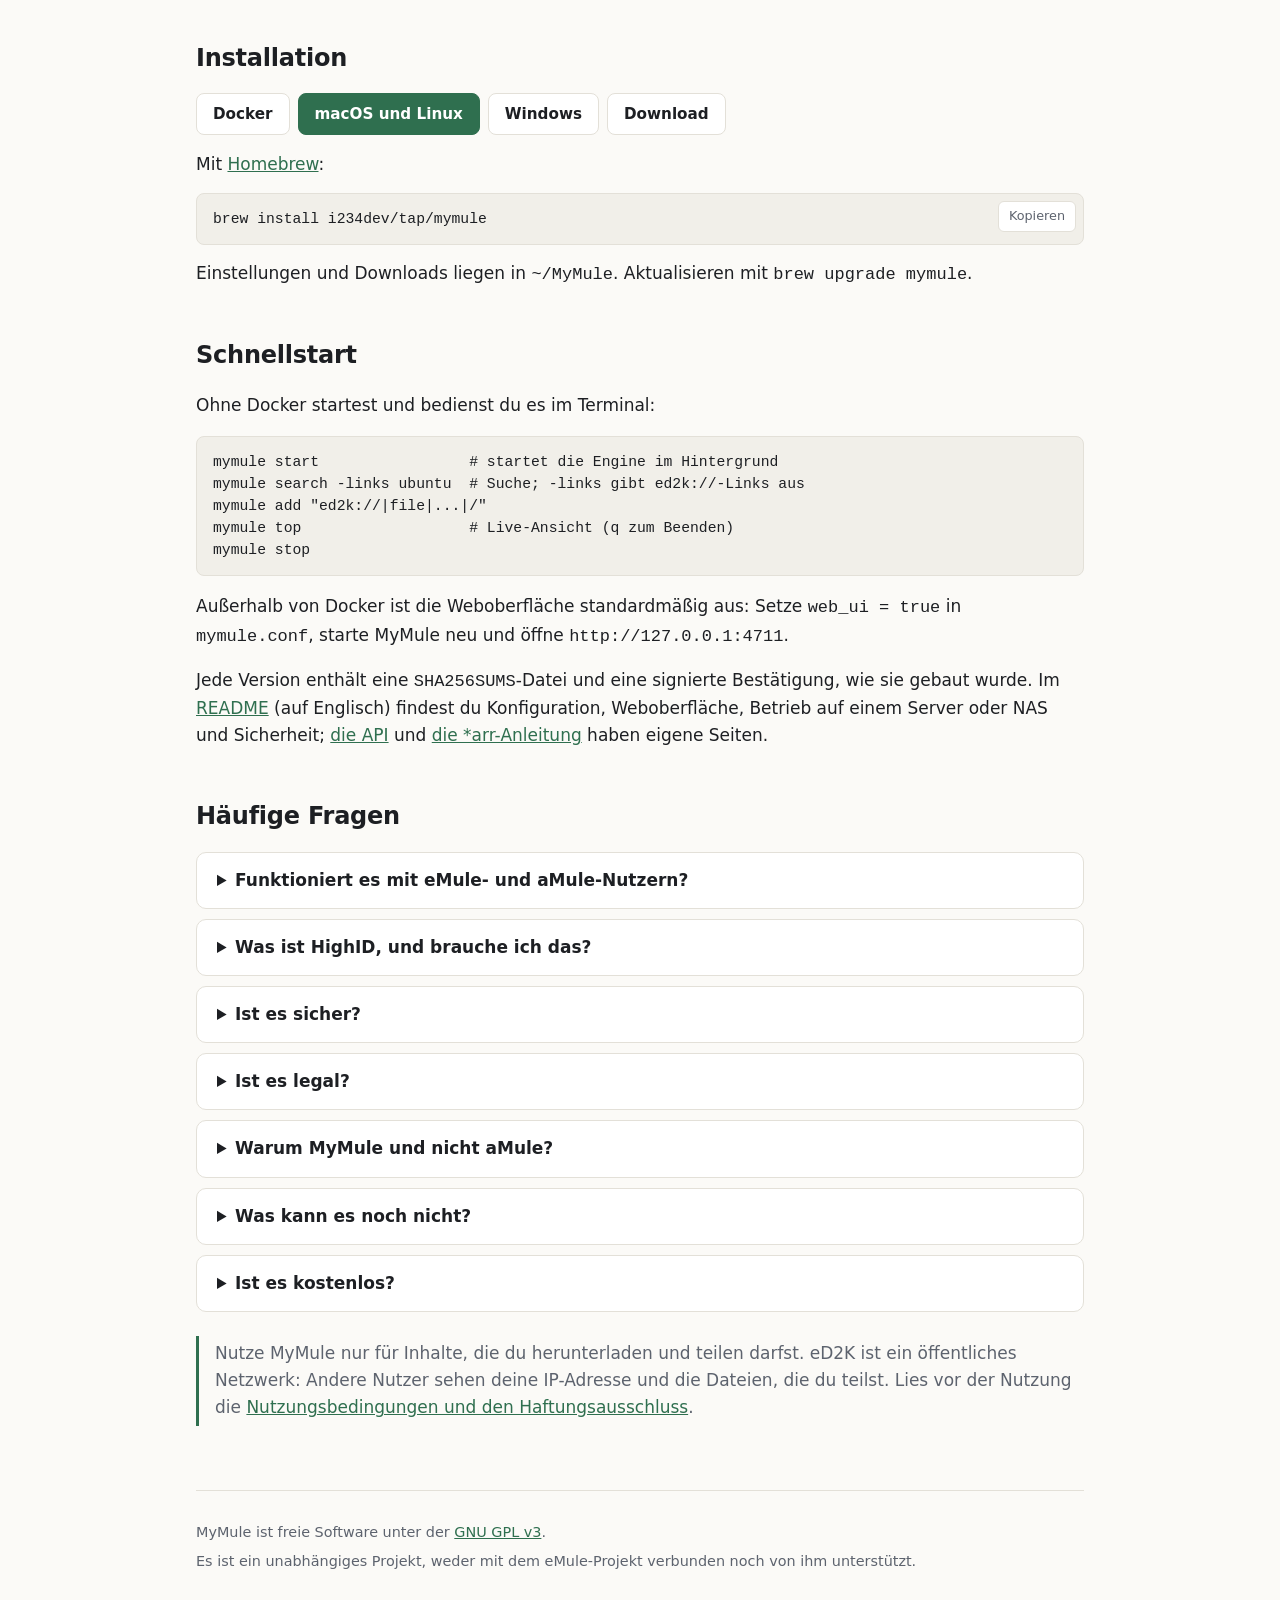
==== commit ed9f9081: "New screenshots, and pictures in the movies guide The screenshots of the web interface and of 'mymul" ====
--- a/docs/de/index.html
+++ b/docs/de/index.html
@@ -62,7 +62,7 @@
   </header>
 
   <figure>
-    <img src="../top-demo.png" alt="mymule top: Live-Ansicht von Downloads, Uploads und freigegebenen Dateien" width="1247" height="480">
+    <img src="../top-demo.png" alt="mymule top: Live-Ansicht von Downloads, Uploads und freigegebenen Dateien" width="1365" height="615">
     <figcaption><code>mymule top</code>, die Live-Ansicht im Terminal, mit Demodaten.</figcaption>
   </figure>
 
@@ -87,7 +87,7 @@
   </div>
 
   <figure>
-    <img src="../webui-movies.png" alt="Die Weboberfläche: ein Film mit Plakat und den gefundenen Dateien, nach Sprache und Qualität bewertet" width="1800" height="1140" loading="lazy">
+    <img src="../webui-movies.png" alt="Die Weboberfläche: ein Film mit Plakat und den gefundenen Dateien, nach Sprache und Qualität bewertet" width="1800" height="1800" loading="lazy">
     <figcaption>Die Weboberfläche: Wähle einen Film oder eine Serie und erhalte die Dateien nach Sprache, Auflösung und Quelle bewertet. Demodaten: Titel und Dateien sind erfunden.</figcaption>
   </figure>
 
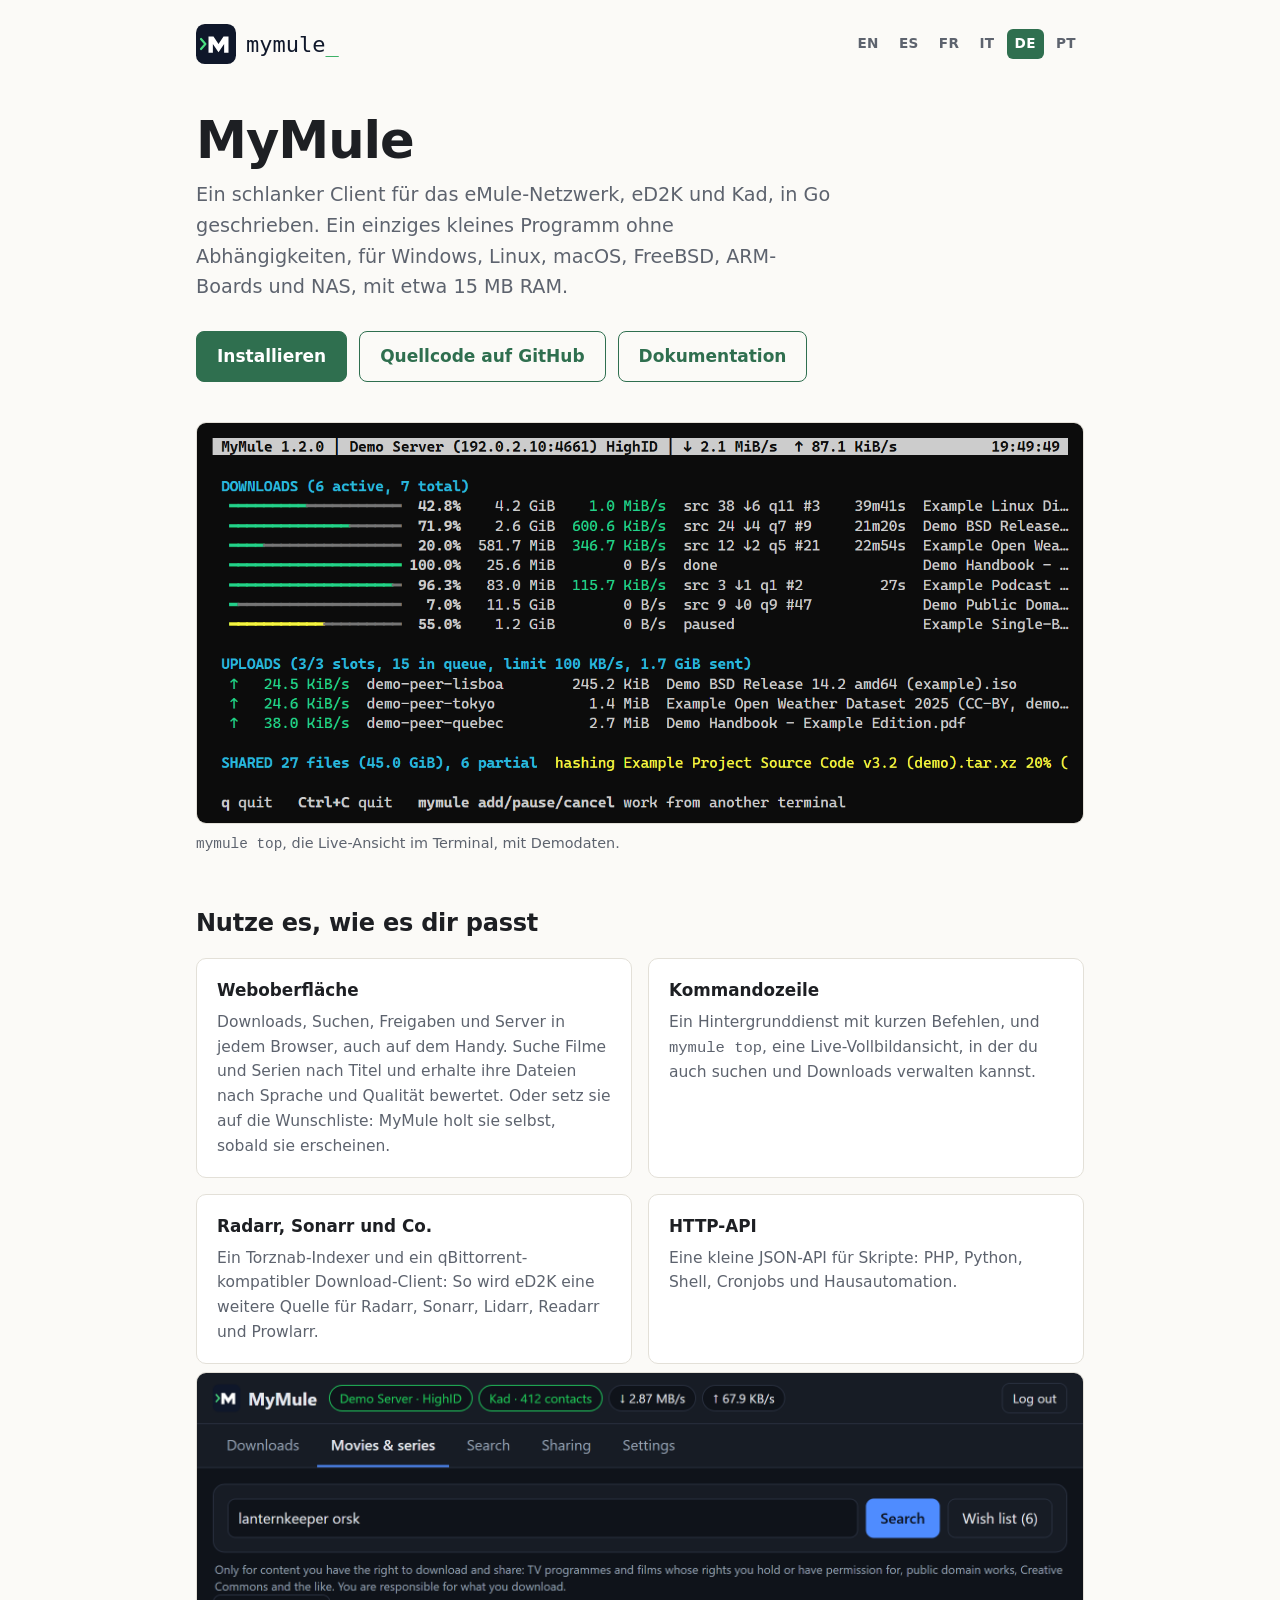
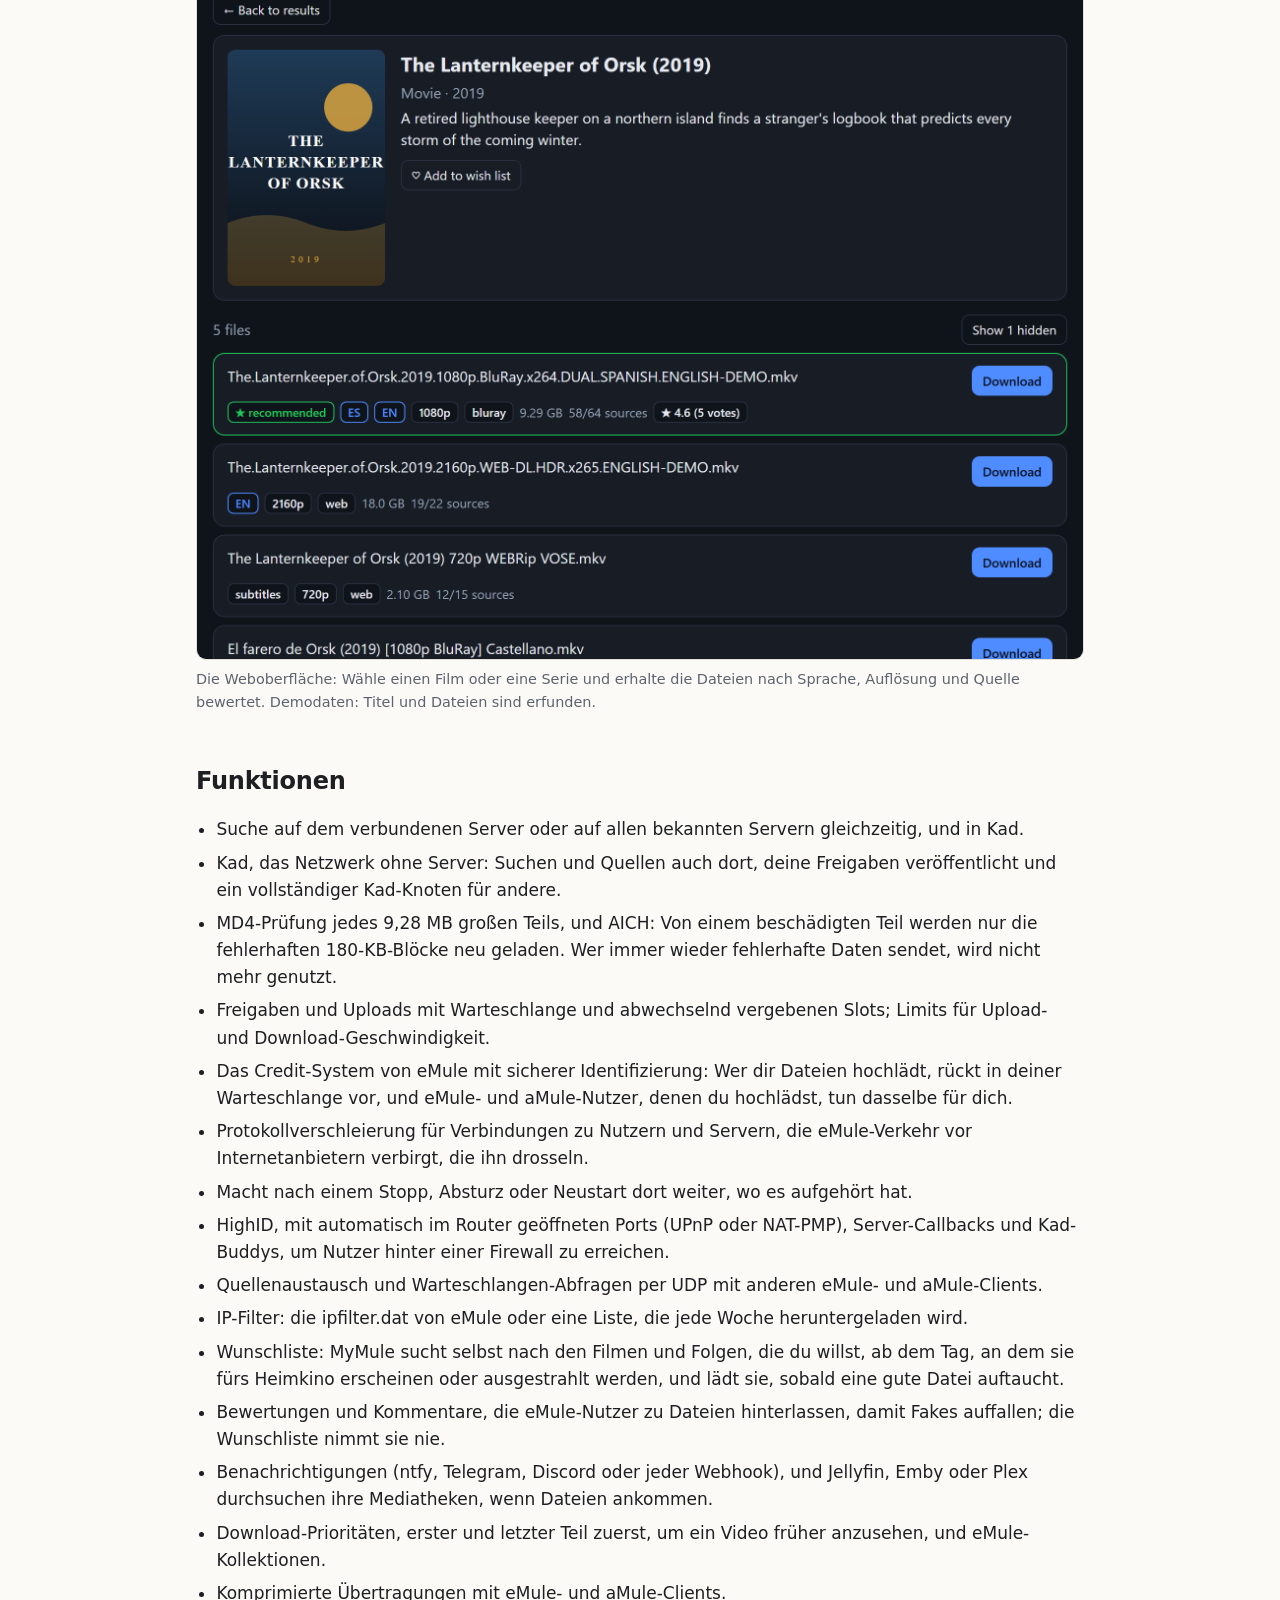
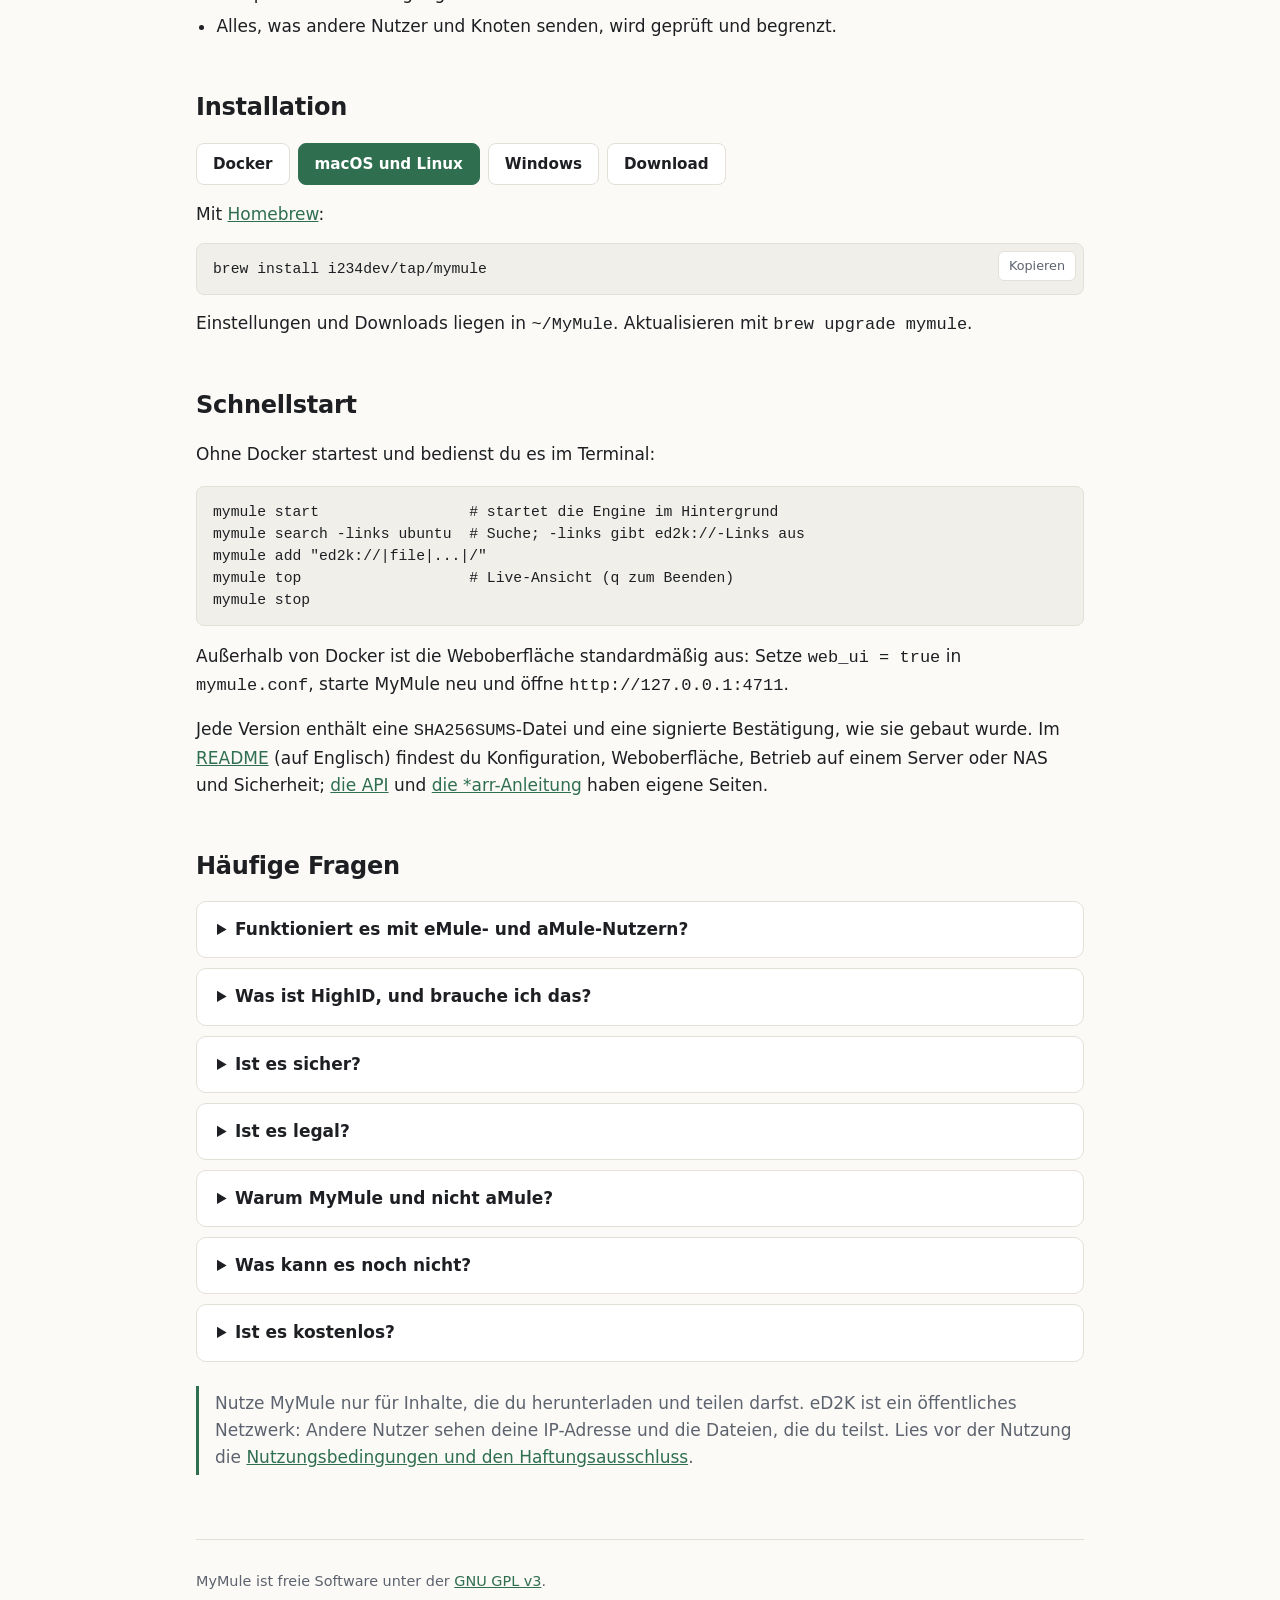
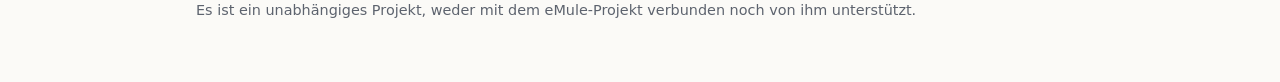
==== commit 432cb93e: "Docs: notifications and the wish list in the README and site The README's web interface section ment" ====
--- a/docs/de/index.html
+++ b/docs/de/index.html
@@ -70,7 +70,7 @@
   <div class="grid">
     <div class="card">
       <h3>Weboberfläche</h3>
-      <p>Downloads, Suchen, Freigaben und Server in jedem Browser, auch auf dem Handy. Suche Filme und Serien nach Titel und erhalte ihre Dateien nach Sprache und Qualität bewertet.</p>
+      <p>Downloads, Suchen, Freigaben und Server in jedem Browser, auch auf dem Handy. Suche Filme und Serien nach Titel und erhalte ihre Dateien nach Sprache und Qualität bewertet. Oder setz sie auf die Wunschliste: MyMule holt sie selbst, sobald sie erscheinen.</p>
     </div>
     <div class="card">
       <h3>Kommandozeile</h3>
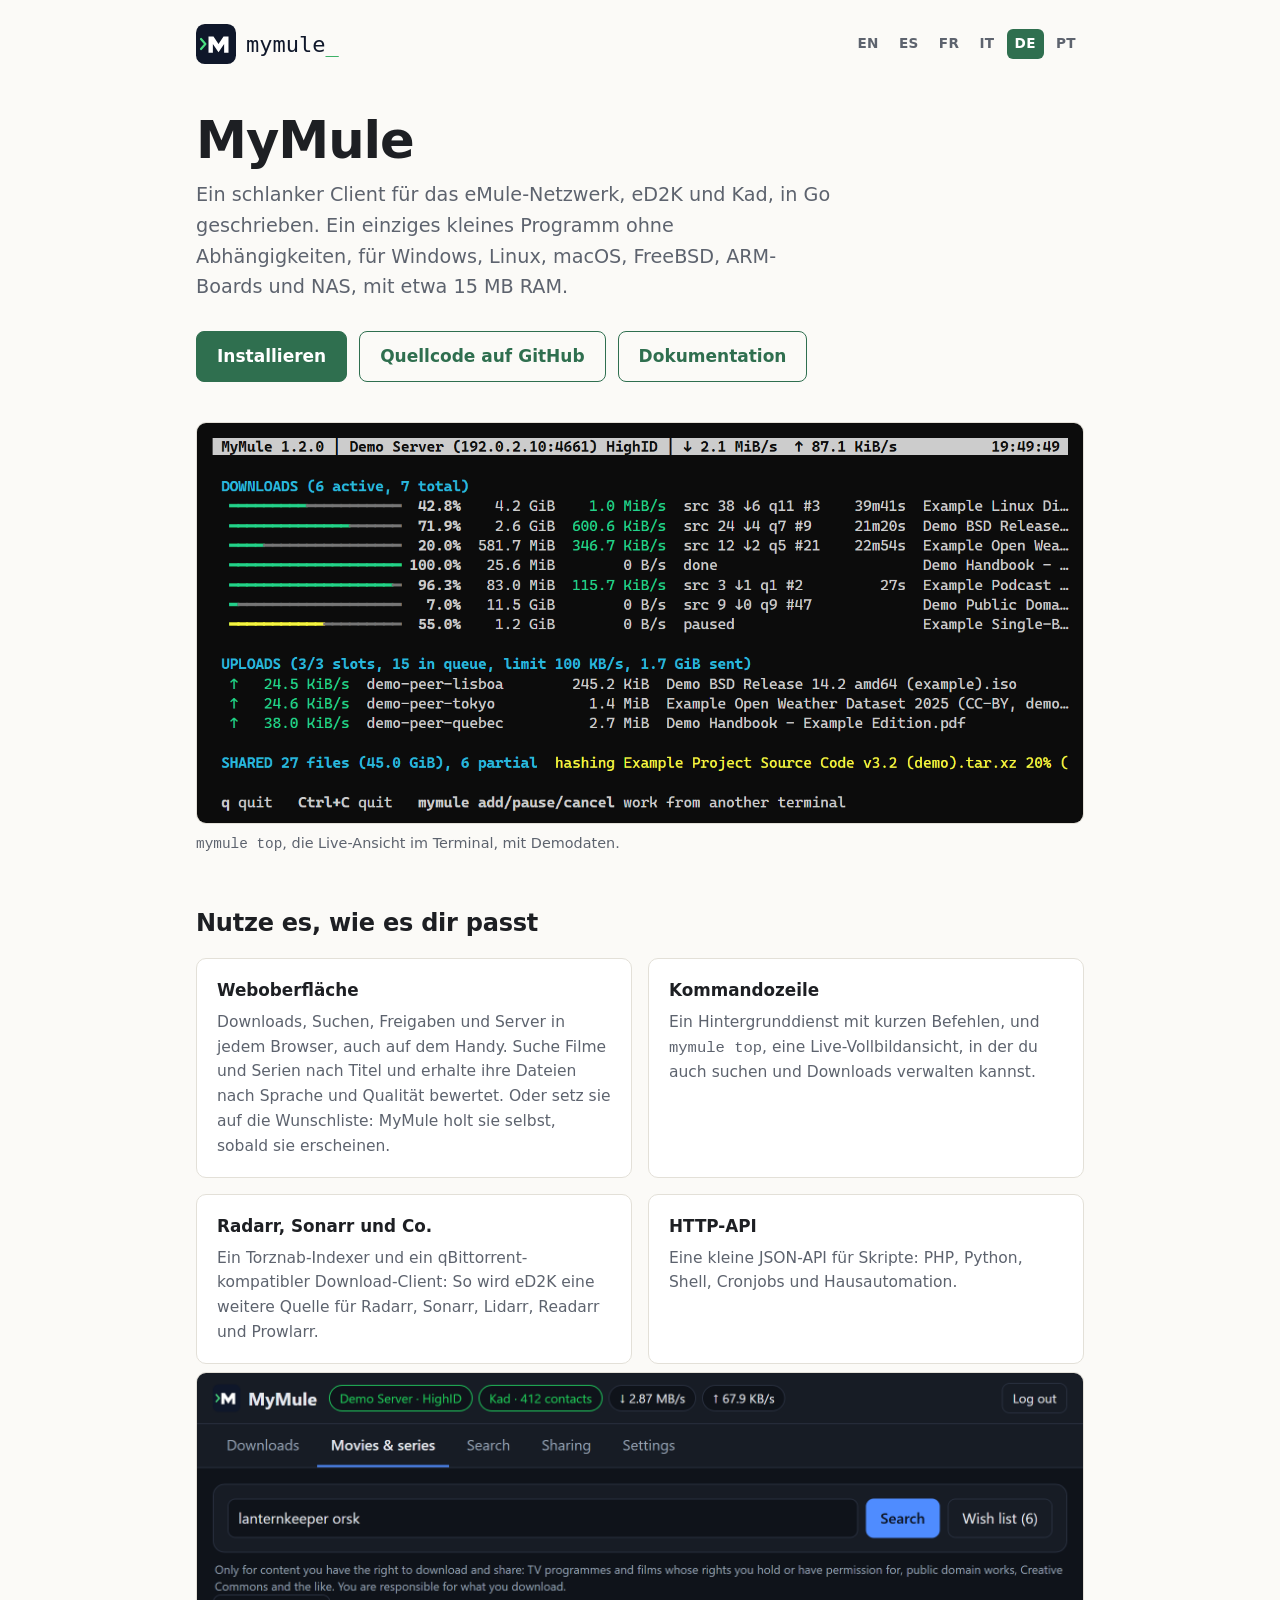
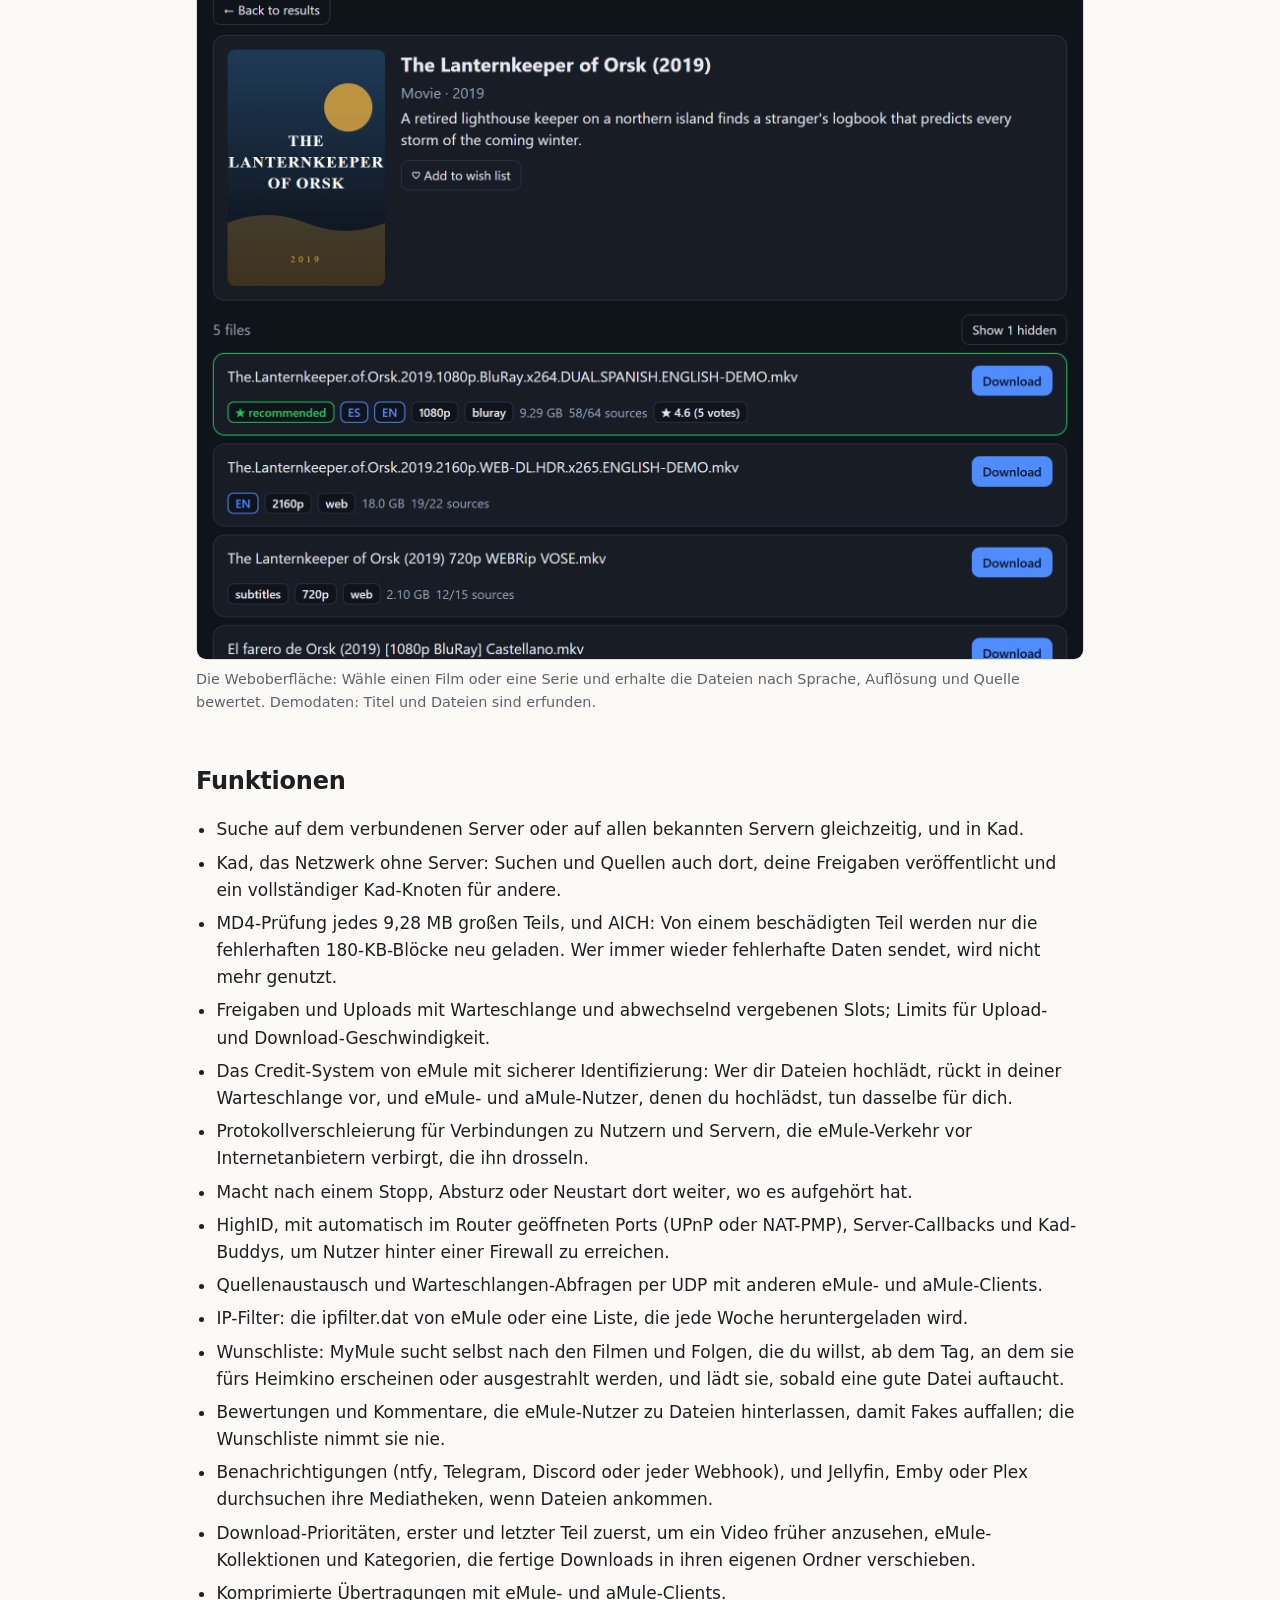
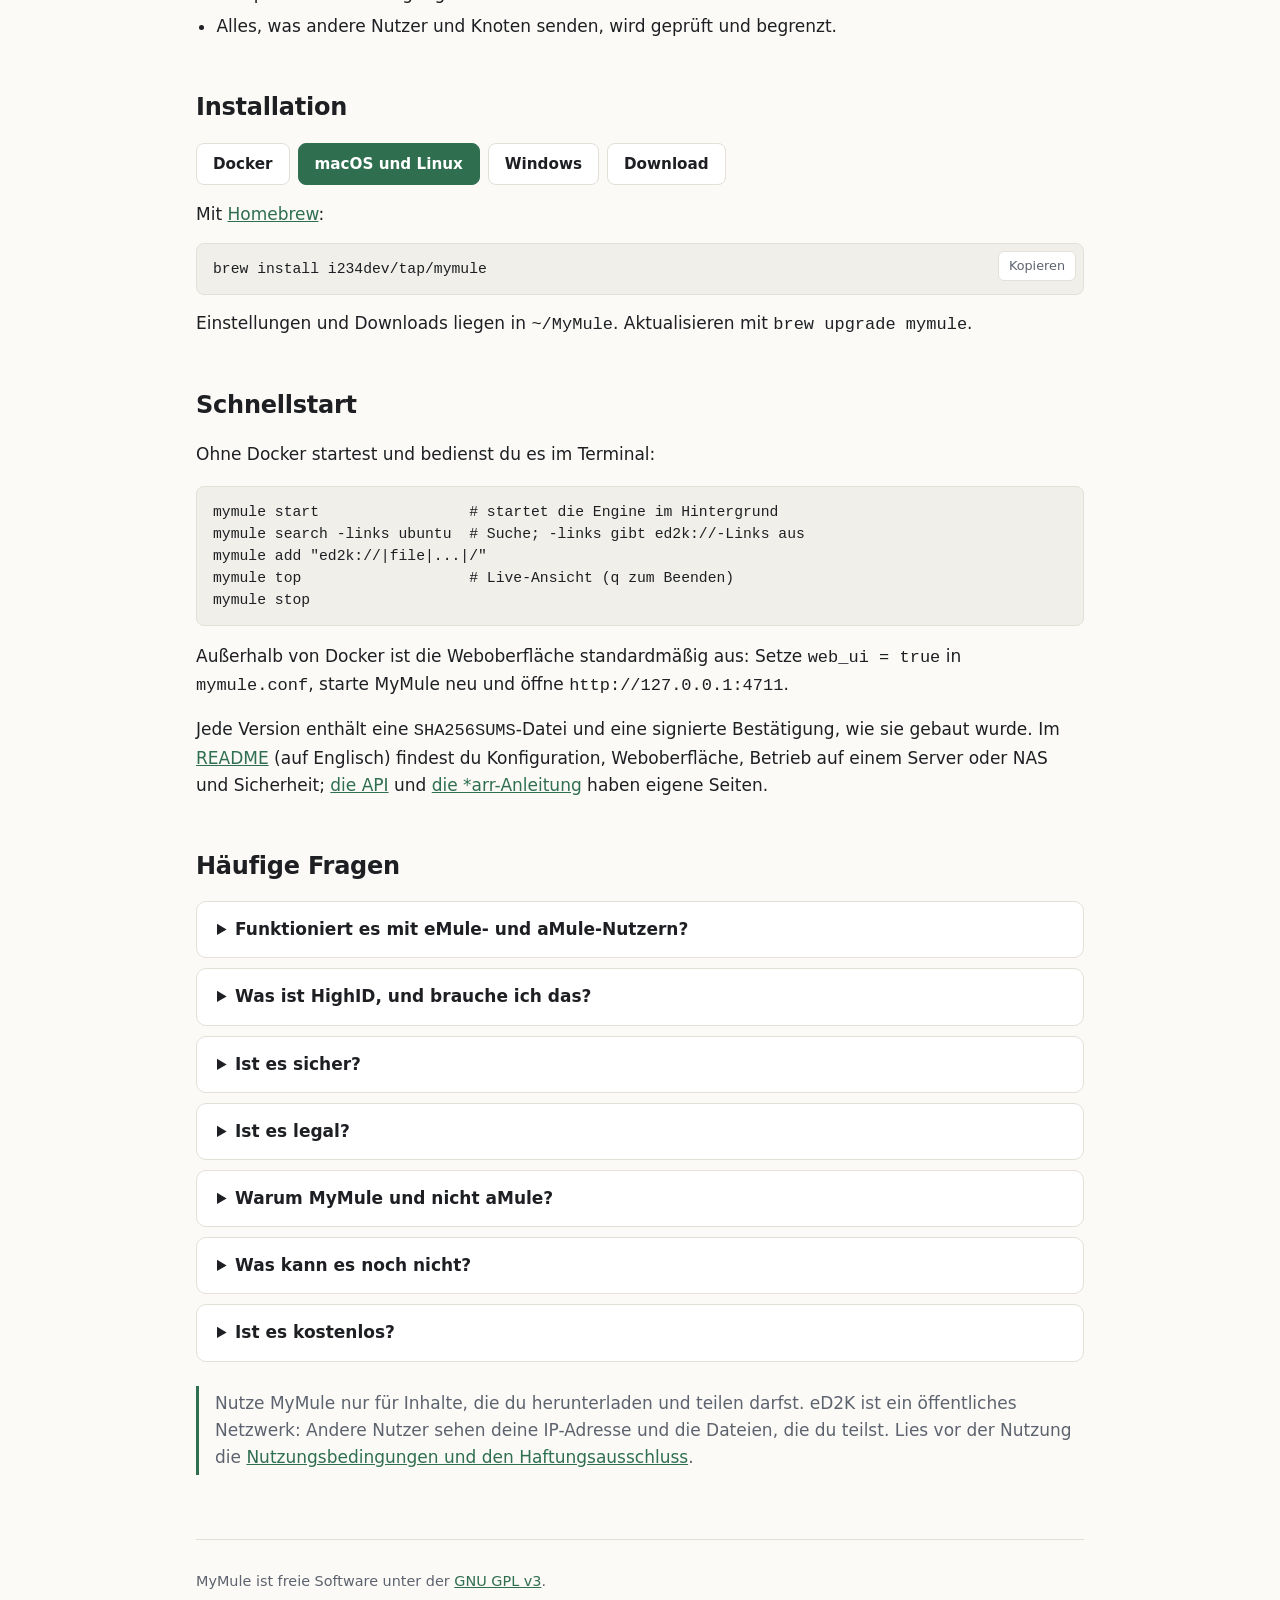
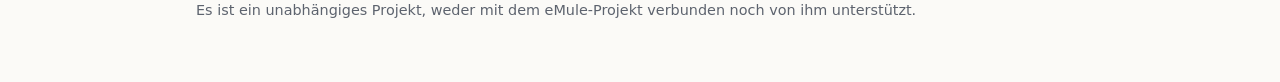
==== commit 52b4afc0: "Docs: categories The README and the site list categories among the features, and no longer say they " ====
--- a/docs/de/index.html
+++ b/docs/de/index.html
@@ -106,7 +106,7 @@
     <li>Wunschliste: MyMule sucht selbst nach den Filmen und Folgen, die du willst, ab dem Tag, an dem sie fürs Heimkino erscheinen oder ausgestrahlt werden, und lädt sie, sobald eine gute Datei auftaucht.</li>
     <li>Bewertungen und Kommentare, die eMule-Nutzer zu Dateien hinterlassen, damit Fakes auffallen; die Wunschliste nimmt sie nie.</li>
     <li>Benachrichtigungen (ntfy, Telegram, Discord oder jeder Webhook), und Jellyfin, Emby oder Plex durchsuchen ihre Mediatheken, wenn Dateien ankommen.</li>
-    <li>Download-Prioritäten, erster und letzter Teil zuerst, um ein Video früher anzusehen, und eMule-Kollektionen.</li>
+    <li>Download-Prioritäten, erster und letzter Teil zuerst, um ein Video früher anzusehen, eMule-Kollektionen und Kategorien, die fertige Downloads in ihren eigenen Ordner verschieben.</li>
     <li>Komprimierte Übertragungen mit eMule- und aMule-Clients.</li>
     <li>Alles, was andere Nutzer und Knoten senden, wird geprüft und begrenzt.</li>
   </ul>
@@ -180,7 +180,7 @@
     </details>
     <details>
       <summary>Was kann es noch nicht?</summary>
-      <p>Einige Extras von eMule, etwa Kategorien, Freunde und Chat, sind nicht umgesetzt. Ideen und Fehlerberichte sind auf <a href="https://github.com/i234dev/MyMule/issues">GitHub</a> willkommen.</p>
+      <p>Einige Extras von eMule, etwa Freunde und Chat, sind nicht umgesetzt. Ideen und Fehlerberichte sind auf <a href="https://github.com/i234dev/MyMule/issues">GitHub</a> willkommen.</p>
     </details>
     <details>
       <summary>Ist es kostenlos?</summary>
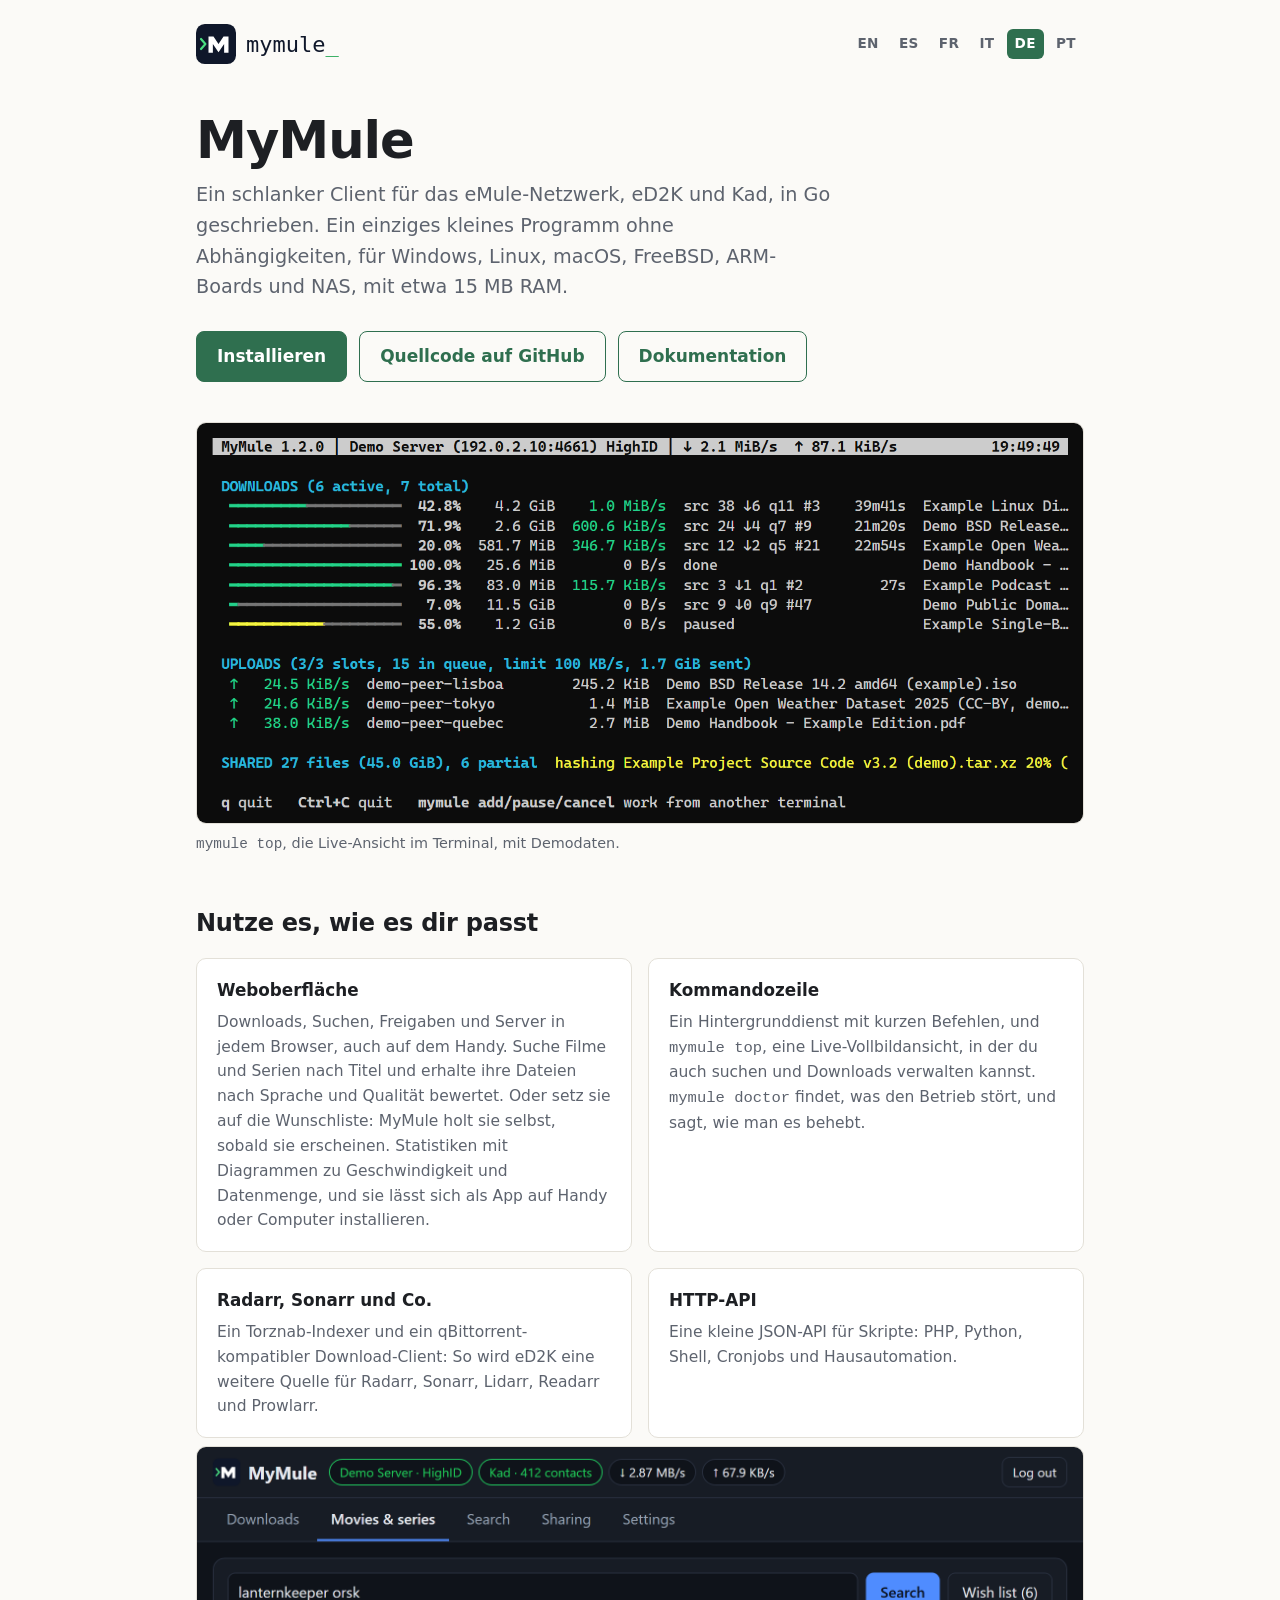
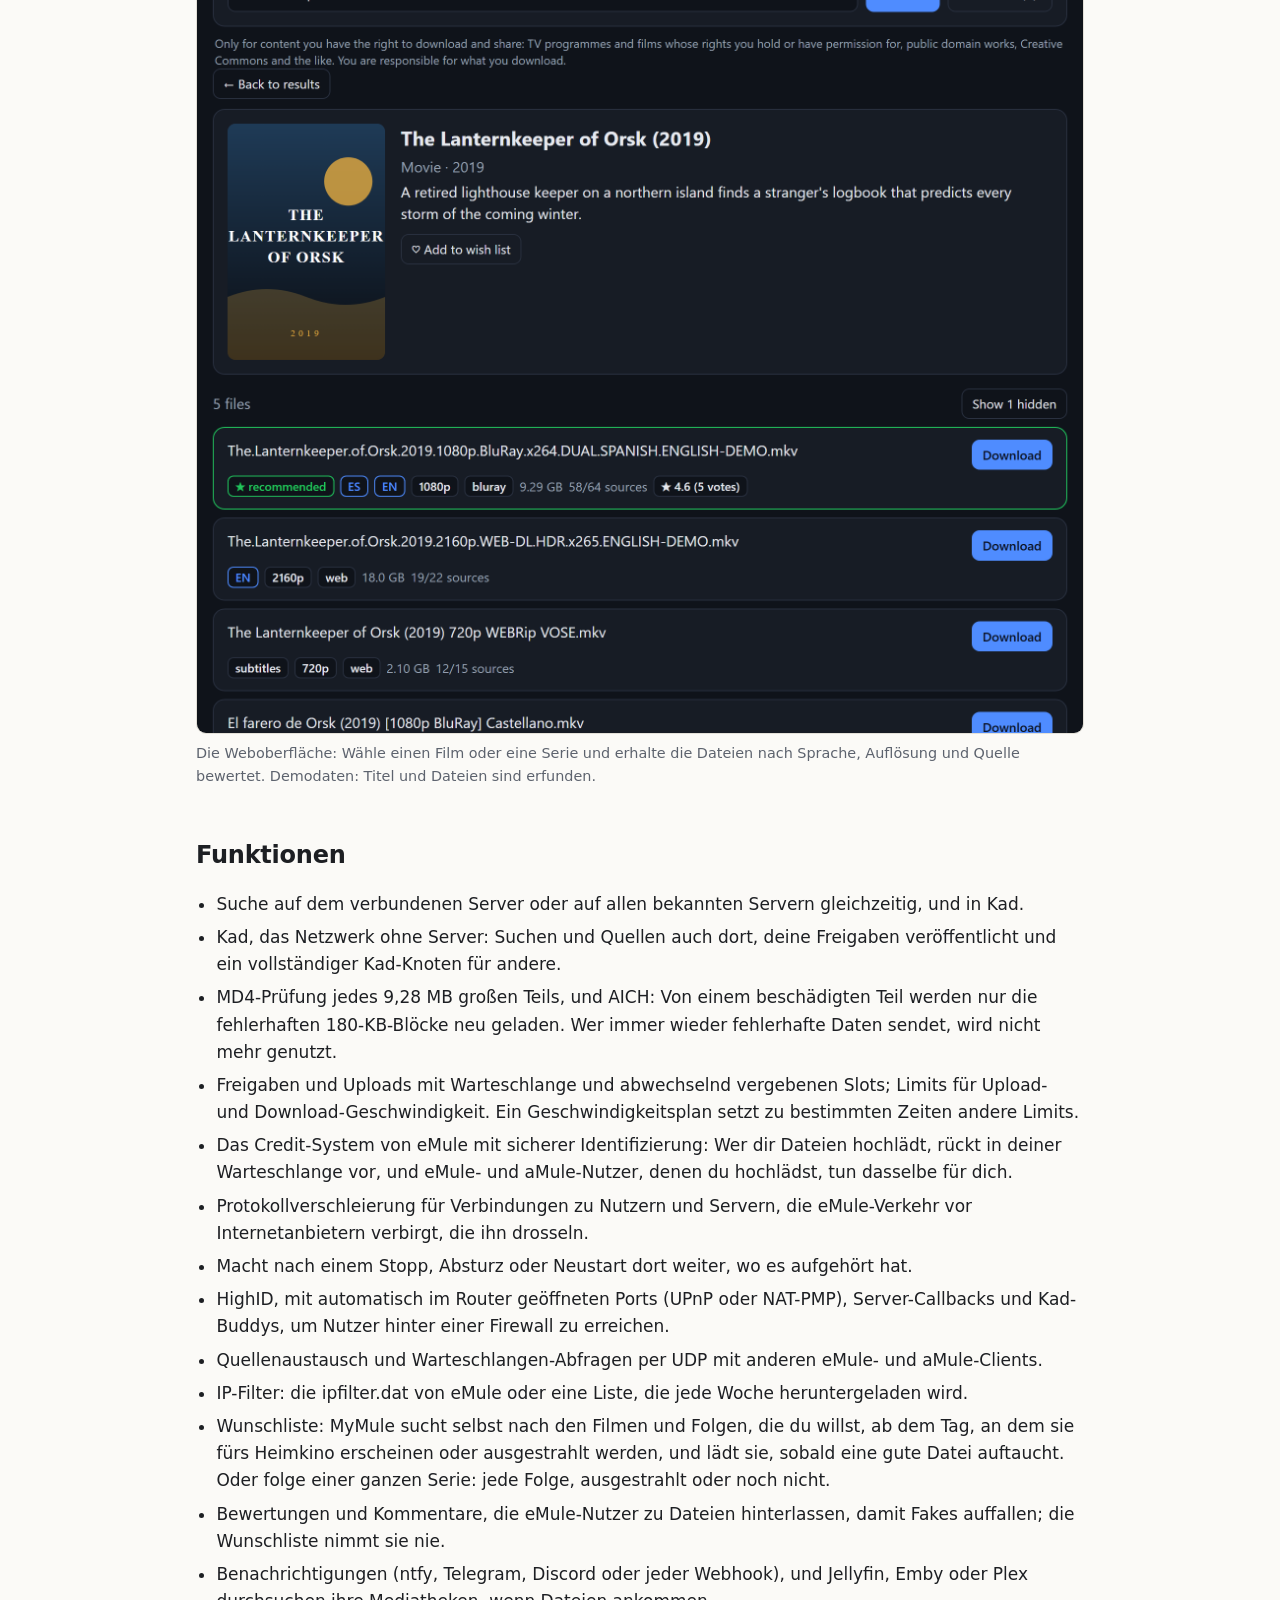
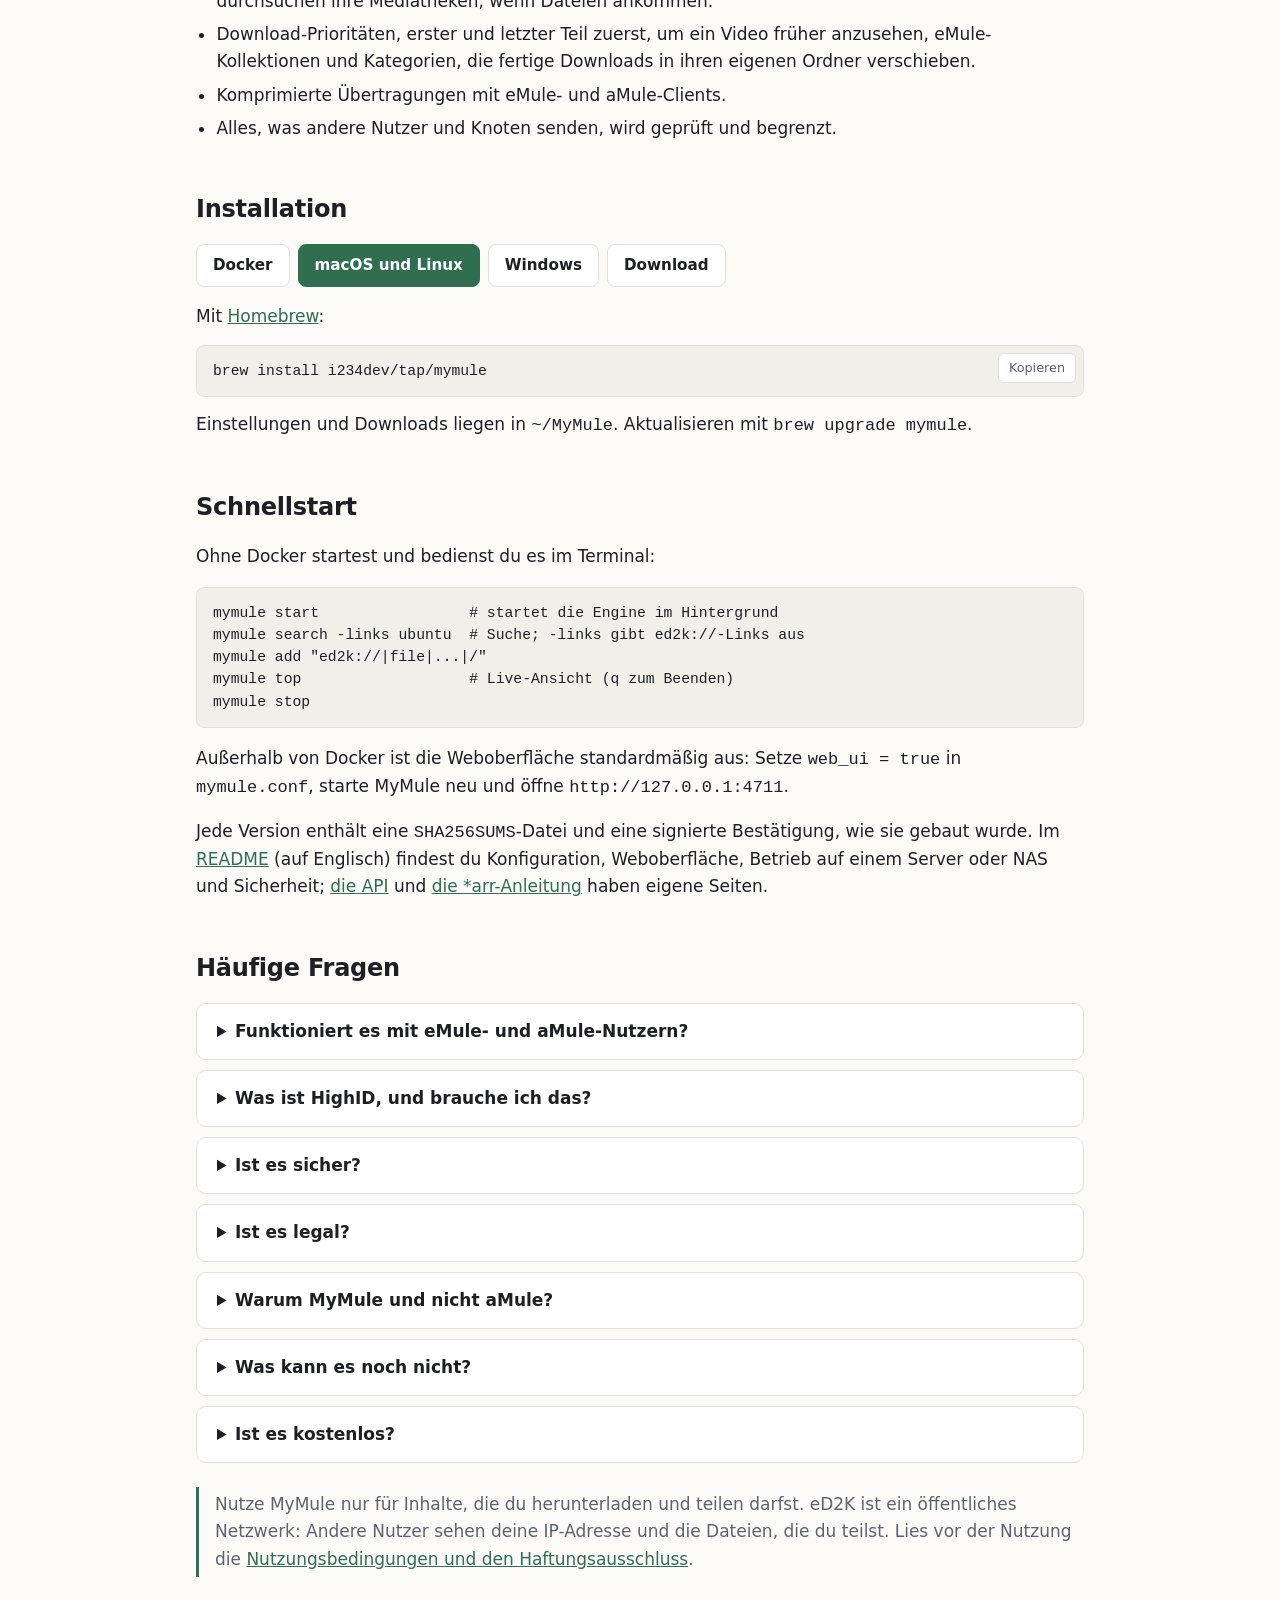
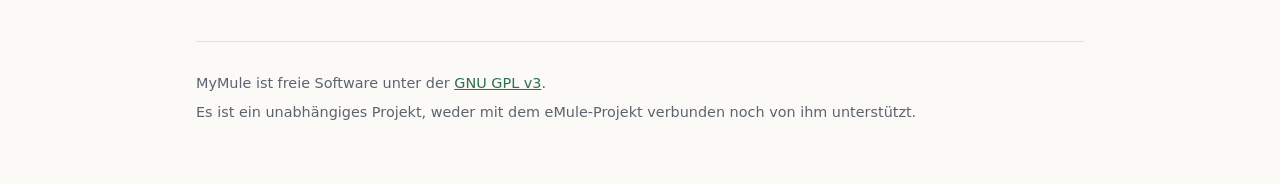
==== commit 23105b82: "Docs: everything new since 1.2.0 README, MEDIA.md, API.md and the site cover following a series, the" ====
--- a/docs/de/index.html
+++ b/docs/de/index.html
@@ -70,11 +70,11 @@
   <div class="grid">
     <div class="card">
       <h3>Weboberfläche</h3>
-      <p>Downloads, Suchen, Freigaben und Server in jedem Browser, auch auf dem Handy. Suche Filme und Serien nach Titel und erhalte ihre Dateien nach Sprache und Qualität bewertet. Oder setz sie auf die Wunschliste: MyMule holt sie selbst, sobald sie erscheinen.</p>
+      <p>Downloads, Suchen, Freigaben und Server in jedem Browser, auch auf dem Handy. Suche Filme und Serien nach Titel und erhalte ihre Dateien nach Sprache und Qualität bewertet. Oder setz sie auf die Wunschliste: MyMule holt sie selbst, sobald sie erscheinen. Statistiken mit Diagrammen zu Geschwindigkeit und Datenmenge, und sie lässt sich als App auf Handy oder Computer installieren.</p>
     </div>
     <div class="card">
       <h3>Kommandozeile</h3>
-      <p>Ein Hintergrunddienst mit kurzen Befehlen, und <code>mymule top</code>, eine Live-Vollbildansicht, in der du auch suchen und Downloads verwalten kannst.</p>
+      <p>Ein Hintergrunddienst mit kurzen Befehlen, und <code>mymule top</code>, eine Live-Vollbildansicht, in der du auch suchen und Downloads verwalten kannst. <code>mymule doctor</code> findet, was den Betrieb stört, und sagt, wie man es behebt.</p>
     </div>
     <div class="card">
       <h3>Radarr, Sonarr und Co.</h3>
@@ -96,14 +96,14 @@
     <li>Suche auf dem verbundenen Server oder auf allen bekannten Servern gleichzeitig, und in Kad.</li>
     <li>Kad, das Netzwerk ohne Server: Suchen und Quellen auch dort, deine Freigaben veröffentlicht und ein vollständiger Kad-Knoten für andere.</li>
     <li>MD4-Prüfung jedes 9,28&nbsp;MB großen Teils, und AICH: Von einem beschädigten Teil werden nur die fehlerhaften 180-KB-Blöcke neu geladen. Wer immer wieder fehlerhafte Daten sendet, wird nicht mehr genutzt.</li>
-    <li>Freigaben und Uploads mit Warteschlange und abwechselnd vergebenen Slots; Limits für Upload- und Download-Geschwindigkeit.</li>
+    <li>Freigaben und Uploads mit Warteschlange und abwechselnd vergebenen Slots; Limits für Upload- und Download-Geschwindigkeit. Ein Geschwindigkeitsplan setzt zu bestimmten Zeiten andere Limits.</li>
     <li>Das Credit-System von eMule mit sicherer Identifizierung: Wer dir Dateien hochlädt, rückt in deiner Warteschlange vor, und eMule- und aMule-Nutzer, denen du hochlädst, tun dasselbe für dich.</li>
     <li>Protokollverschleierung für Verbindungen zu Nutzern und Servern, die eMule-Verkehr vor Internetanbietern verbirgt, die ihn drosseln.</li>
     <li>Macht nach einem Stopp, Absturz oder Neustart dort weiter, wo es aufgehört hat.</li>
     <li>HighID, mit automatisch im Router geöffneten Ports (UPnP oder NAT-PMP), Server-Callbacks und Kad-Buddys, um Nutzer hinter einer Firewall zu erreichen.</li>
     <li>Quellenaustausch und Warteschlangen-Abfragen per UDP mit anderen eMule- und aMule-Clients.</li>
     <li>IP-Filter: die ipfilter.dat von eMule oder eine Liste, die jede Woche heruntergeladen wird.</li>
-    <li>Wunschliste: MyMule sucht selbst nach den Filmen und Folgen, die du willst, ab dem Tag, an dem sie fürs Heimkino erscheinen oder ausgestrahlt werden, und lädt sie, sobald eine gute Datei auftaucht.</li>
+    <li>Wunschliste: MyMule sucht selbst nach den Filmen und Folgen, die du willst, ab dem Tag, an dem sie fürs Heimkino erscheinen oder ausgestrahlt werden, und lädt sie, sobald eine gute Datei auftaucht. Oder folge einer ganzen Serie: jede Folge, ausgestrahlt oder noch nicht.</li>
     <li>Bewertungen und Kommentare, die eMule-Nutzer zu Dateien hinterlassen, damit Fakes auffallen; die Wunschliste nimmt sie nie.</li>
     <li>Benachrichtigungen (ntfy, Telegram, Discord oder jeder Webhook), und Jellyfin, Emby oder Plex durchsuchen ihre Mediatheken, wenn Dateien ankommen.</li>
     <li>Download-Prioritäten, erster und letzter Teil zuerst, um ein Video früher anzusehen, eMule-Kollektionen und Kategorien, die fertige Downloads in ihren eigenen Ordner verschieben.</li>
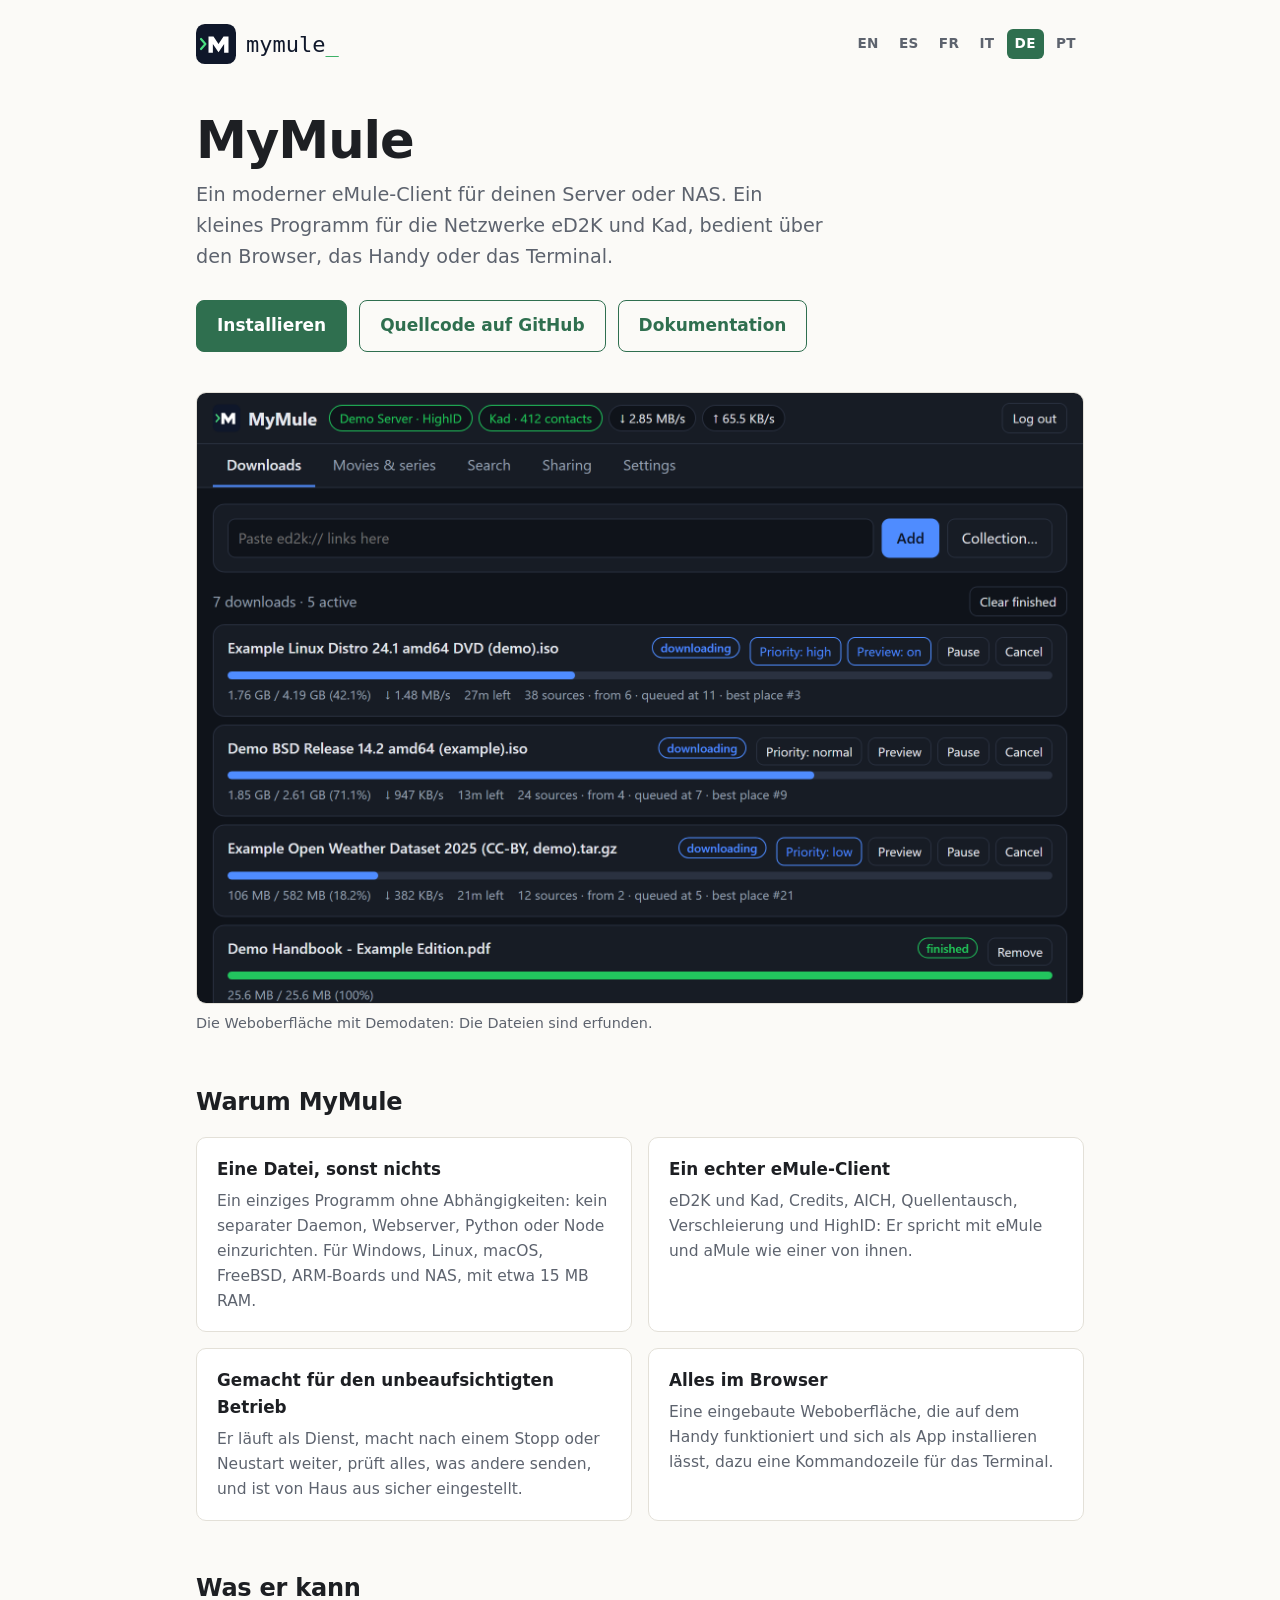
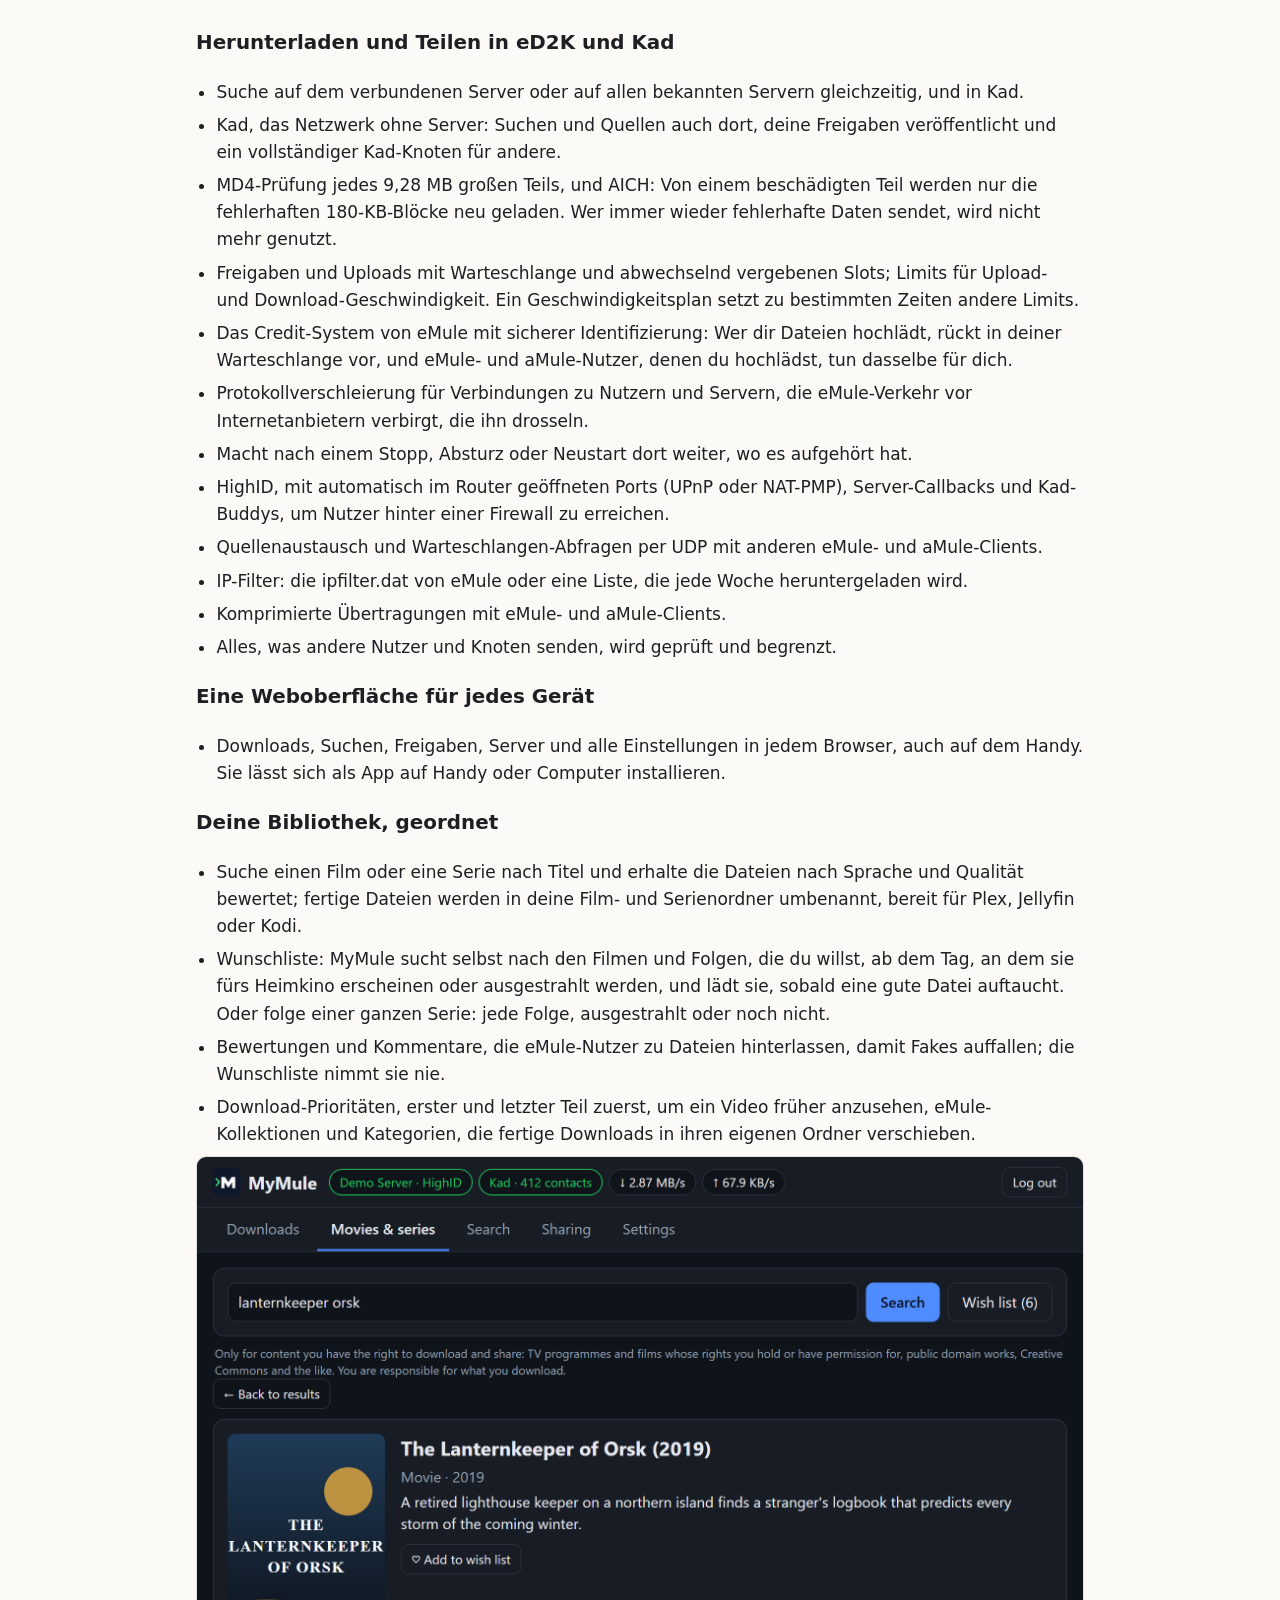
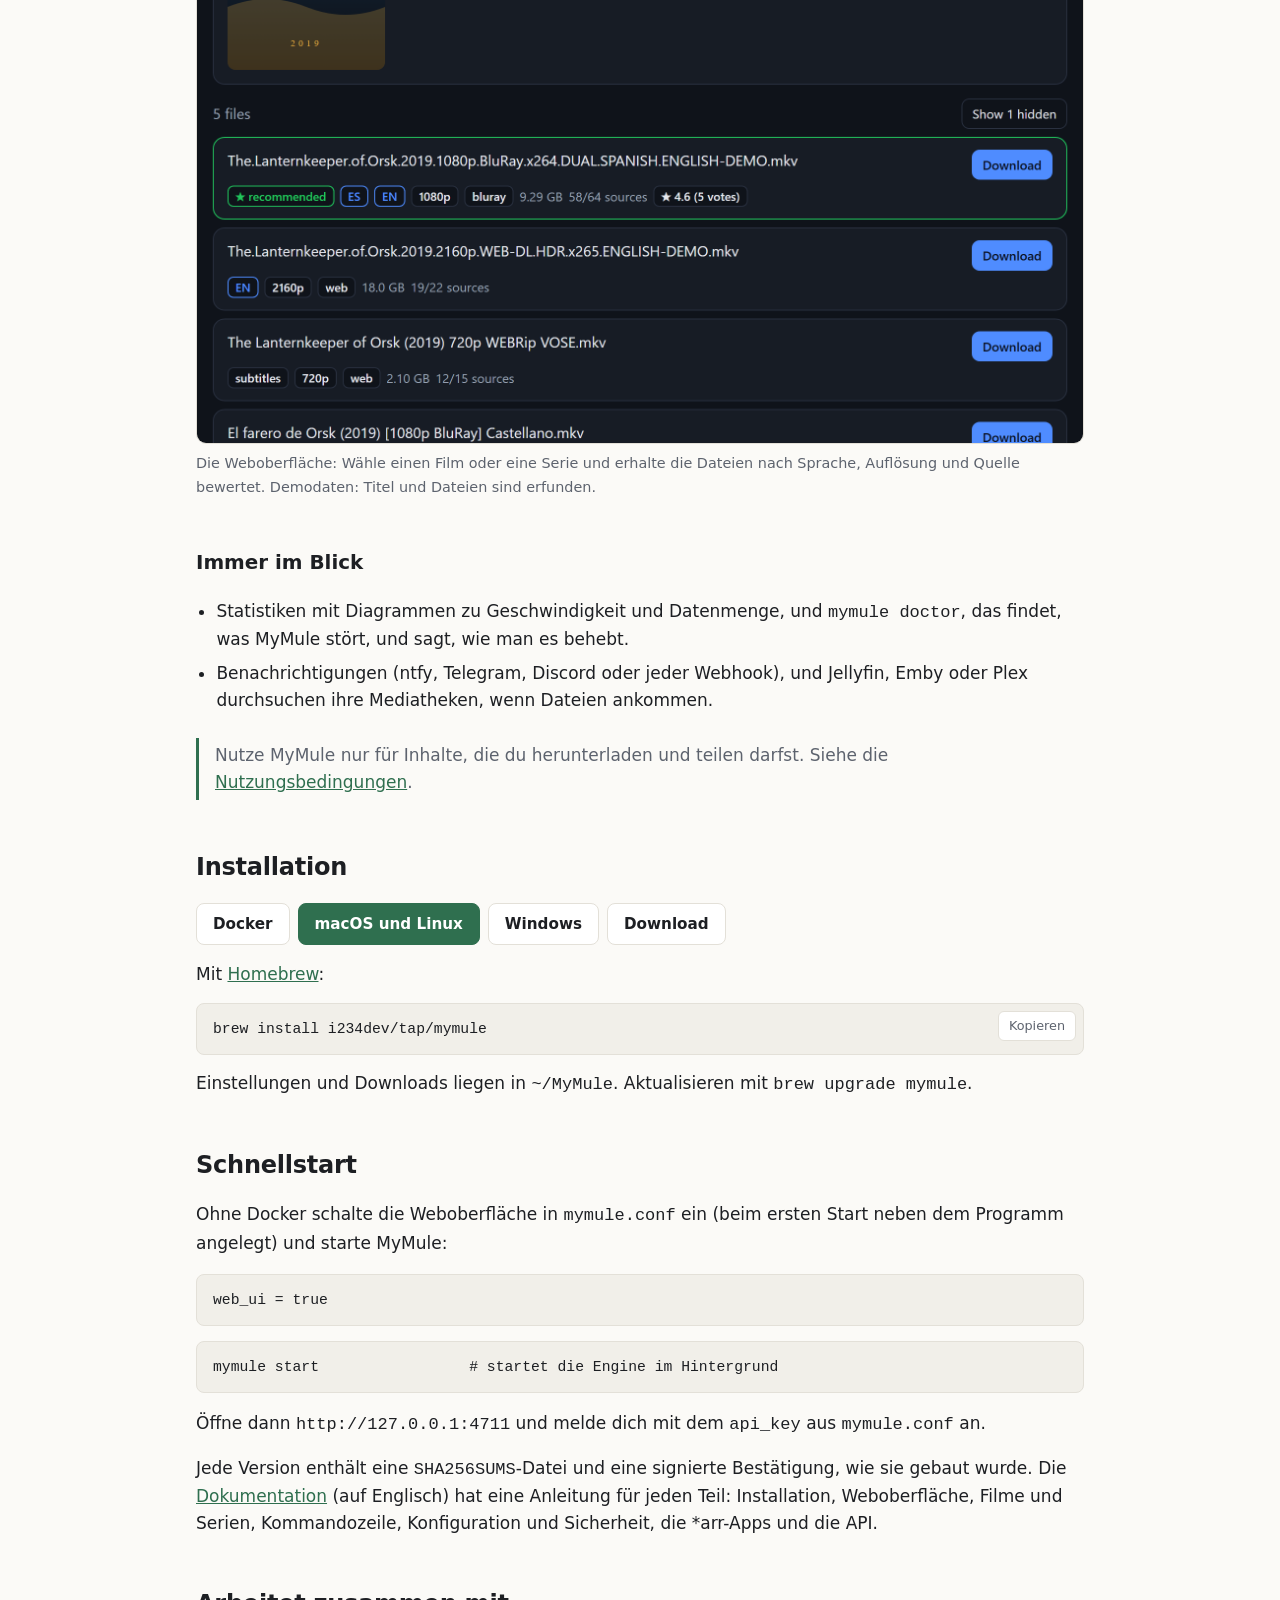
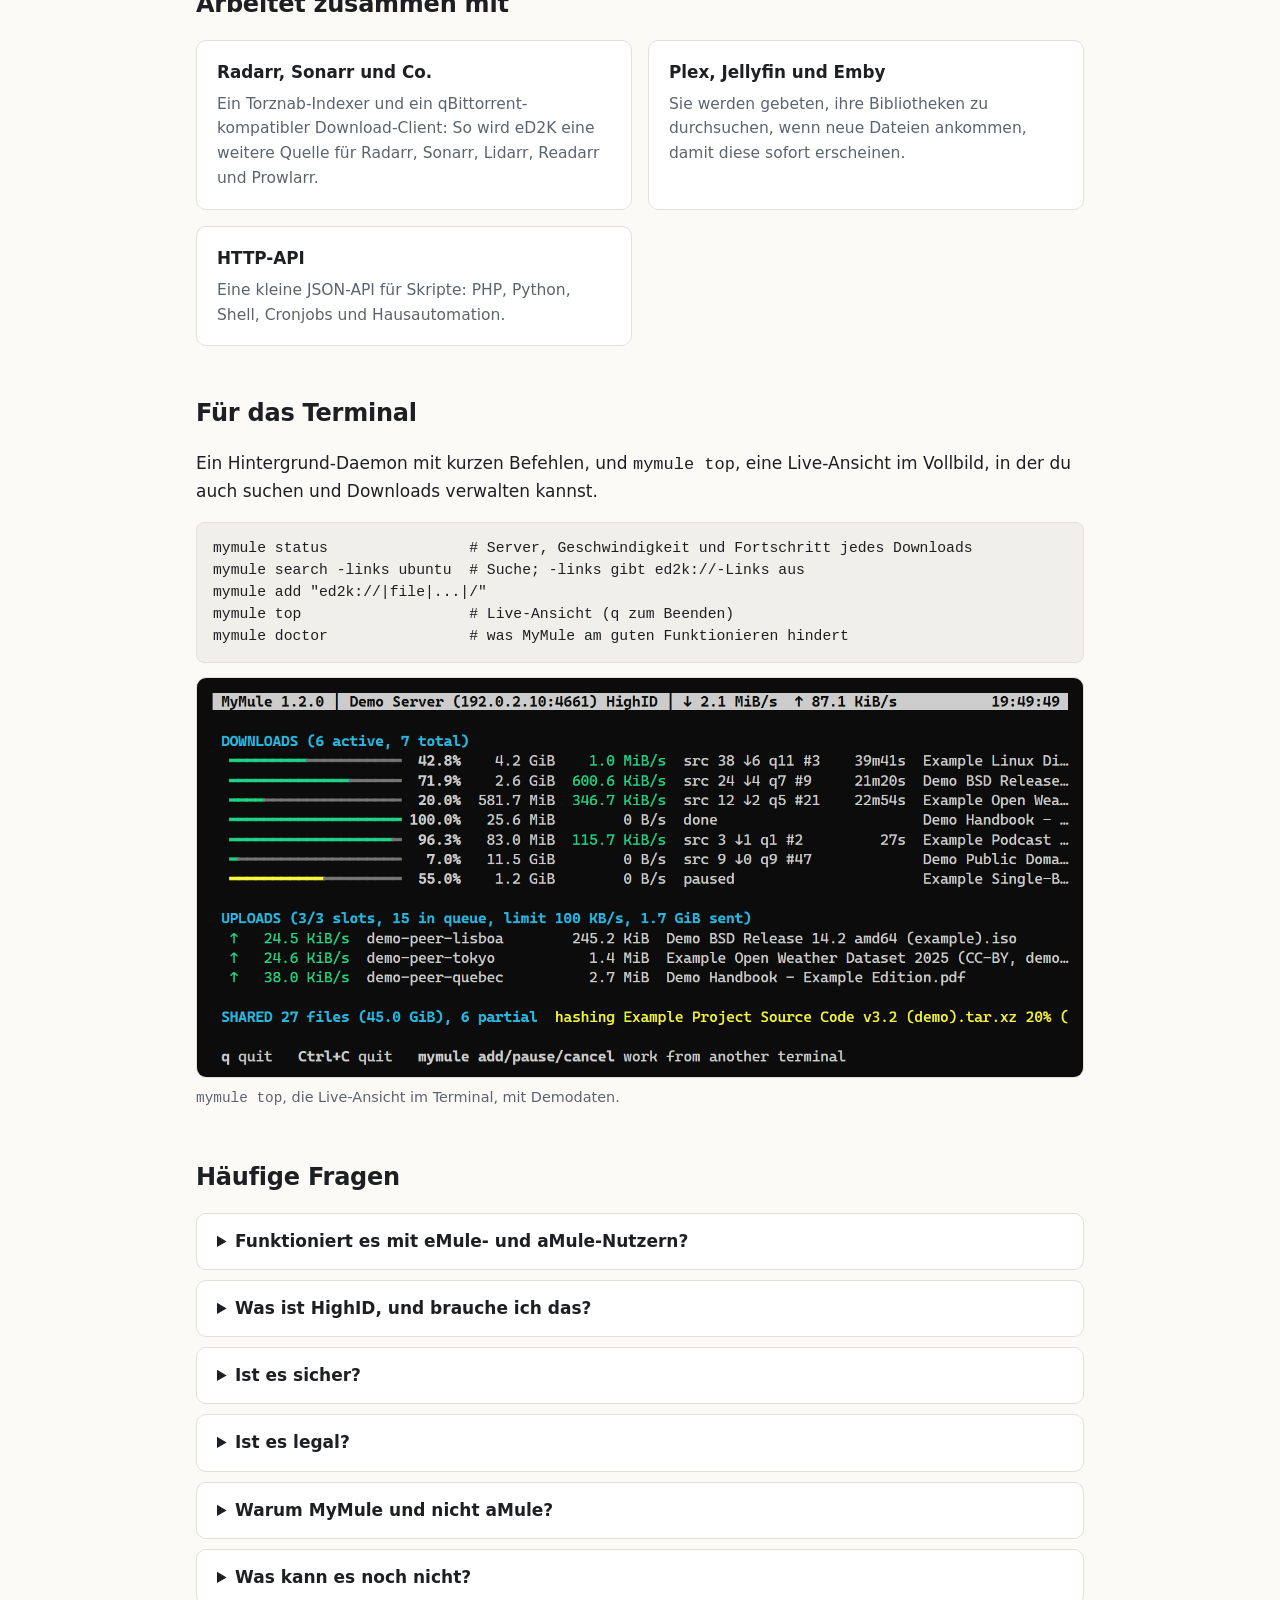
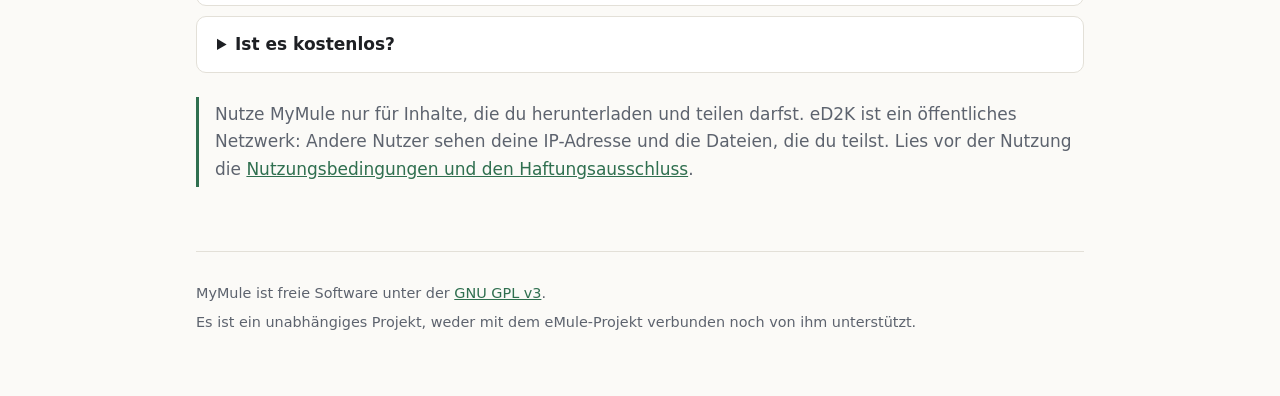
==== commit d4af8ea7: "Site: the same order as the README The site opens with the web interface instead of mymule top, then" ====
--- a/docs/de/index.html
+++ b/docs/de/index.html
@@ -52,46 +52,42 @@
   </nav>
   <header>
     <h1>MyMule</h1>
-    <p class="lead">Ein schlanker Client für das eMule-Netzwerk, eD2K und Kad, in Go geschrieben. Ein einziges kleines Programm ohne Abhängigkeiten, für Windows, Linux, macOS, FreeBSD, ARM-Boards und NAS, mit etwa 15&nbsp;MB RAM.</p>
+    <p class="lead">Ein moderner eMule-Client für deinen Server oder NAS. Ein kleines Programm für die Netzwerke eD2K und Kad, bedient über den Browser, das Handy oder das Terminal.</p>
     <div class="buttons">
       <a class="btn primary" href="#install">Installieren</a>
       <a class="btn secondary" href="https://github.com/i234dev/MyMule">Quellcode auf GitHub</a>
-      <a class="btn secondary" href="https://github.com/i234dev/MyMule#readme">Dokumentation</a>
+      <a class="btn secondary" href="https://github.com/i234dev/MyMule#documentation">Dokumentation</a>
     </div>
     <p class="version" id="version" hidden>Aktuelle Version: <a href="https://github.com/i234dev/MyMule/releases/latest"></a> · <time></time></p>
   </header>
 
   <figure>
-    <img src="../top-demo.png" alt="mymule top: Live-Ansicht von Downloads, Uploads und freigegebenen Dateien" width="1365" height="615">
-    <figcaption><code>mymule top</code>, die Live-Ansicht im Terminal, mit Demodaten.</figcaption>
+    <img src="../webui-downloads.png" alt="Die Weboberfläche: Downloads mit Fortschritt, Quellen und Warteschlangenplätzen" width="1800" height="1240">
+    <figcaption>Die Weboberfläche mit Demodaten: Die Dateien sind erfunden.</figcaption>
   </figure>
 
-  <h2>Nutze es, wie es dir passt</h2>
+  <h2>Warum MyMule</h2>
   <div class="grid">
     <div class="card">
-      <h3>Weboberfläche</h3>
-      <p>Downloads, Suchen, Freigaben und Server in jedem Browser, auch auf dem Handy. Suche Filme und Serien nach Titel und erhalte ihre Dateien nach Sprache und Qualität bewertet. Oder setz sie auf die Wunschliste: MyMule holt sie selbst, sobald sie erscheinen. Statistiken mit Diagrammen zu Geschwindigkeit und Datenmenge, und sie lässt sich als App auf Handy oder Computer installieren.</p>
-    </div>
-    <div class="card">
-      <h3>Kommandozeile</h3>
-      <p>Ein Hintergrunddienst mit kurzen Befehlen, und <code>mymule top</code>, eine Live-Vollbildansicht, in der du auch suchen und Downloads verwalten kannst. <code>mymule doctor</code> findet, was den Betrieb stört, und sagt, wie man es behebt.</p>
-    </div>
-    <div class="card">
-      <h3>Radarr, Sonarr und Co.</h3>
-      <p>Ein Torznab-Indexer und ein qBittorrent-kompatibler Download-Client: So wird eD2K eine weitere Quelle für Radarr, Sonarr, Lidarr, Readarr und Prowlarr.</p>
-    </div>
-    <div class="card">
-      <h3>HTTP-API</h3>
-      <p>Eine kleine JSON-API für Skripte: PHP, Python, Shell, Cronjobs und Hausautomation.</p>
-    </div>
-  </div>
-
-  <figure>
-    <img src="../webui-movies.png" alt="Die Weboberfläche: ein Film mit Plakat und den gefundenen Dateien, nach Sprache und Qualität bewertet" width="1800" height="1800" loading="lazy">
-    <figcaption>Die Weboberfläche: Wähle einen Film oder eine Serie und erhalte die Dateien nach Sprache, Auflösung und Quelle bewertet. Demodaten: Titel und Dateien sind erfunden.</figcaption>
-  </figure>
-
-  <h2>Funktionen</h2>
+      <h3>Eine Datei, sonst nichts</h3>
+      <p>Ein einziges Programm ohne Abhängigkeiten: kein separater Daemon, Webserver, Python oder Node einzurichten. Für Windows, Linux, macOS, FreeBSD, ARM-Boards und NAS, mit etwa 15&nbsp;MB RAM.</p>
+    </div>
+    <div class="card">
+      <h3>Ein echter eMule-Client</h3>
+      <p>eD2K und Kad, Credits, AICH, Quellentausch, Verschleierung und HighID: Er spricht mit eMule und aMule wie einer von ihnen.</p>
+    </div>
+    <div class="card">
+      <h3>Gemacht für den unbeaufsichtigten Betrieb</h3>
+      <p>Er läuft als Dienst, macht nach einem Stopp oder Neustart weiter, prüft alles, was andere senden, und ist von Haus aus sicher eingestellt.</p>
+    </div>
+    <div class="card">
+      <h3>Alles im Browser</h3>
+      <p>Eine eingebaute Weboberfläche, die auf dem Handy funktioniert und sich als App installieren lässt, dazu eine Kommandozeile für das Terminal.</p>
+    </div>
+  </div>
+
+  <h2>Was er kann</h2>
+  <h3>Herunterladen und Teilen in eD2K und Kad</h3>
   <ul class="plain">
     <li>Suche auf dem verbundenen Server oder auf allen bekannten Servern gleichzeitig, und in Kad.</li>
     <li>Kad, das Netzwerk ohne Server: Suchen und Quellen auch dort, deine Freigaben veröffentlicht und ein vollständiger Kad-Knoten für andere.</li>
@@ -103,13 +99,35 @@
     <li>HighID, mit automatisch im Router geöffneten Ports (UPnP oder NAT-PMP), Server-Callbacks und Kad-Buddys, um Nutzer hinter einer Firewall zu erreichen.</li>
     <li>Quellenaustausch und Warteschlangen-Abfragen per UDP mit anderen eMule- und aMule-Clients.</li>
     <li>IP-Filter: die ipfilter.dat von eMule oder eine Liste, die jede Woche heruntergeladen wird.</li>
+    <li>Komprimierte Übertragungen mit eMule- und aMule-Clients.</li>
+    <li>Alles, was andere Nutzer und Knoten senden, wird geprüft und begrenzt.</li>
+  </ul>
+
+  <h3>Eine Weboberfläche für jedes Gerät</h3>
+  <ul class="plain">
+    <li>Downloads, Suchen, Freigaben, Server und alle Einstellungen in jedem Browser, auch auf dem Handy. Sie lässt sich als App auf Handy oder Computer installieren.</li>
+  </ul>
+
+  <h3>Deine Bibliothek, geordnet</h3>
+  <ul class="plain">
+    <li>Suche einen Film oder eine Serie nach Titel und erhalte die Dateien nach Sprache und Qualität bewertet; fertige Dateien werden in deine Film- und Serienordner umbenannt, bereit für Plex, Jellyfin oder Kodi.</li>
     <li>Wunschliste: MyMule sucht selbst nach den Filmen und Folgen, die du willst, ab dem Tag, an dem sie fürs Heimkino erscheinen oder ausgestrahlt werden, und lädt sie, sobald eine gute Datei auftaucht. Oder folge einer ganzen Serie: jede Folge, ausgestrahlt oder noch nicht.</li>
     <li>Bewertungen und Kommentare, die eMule-Nutzer zu Dateien hinterlassen, damit Fakes auffallen; die Wunschliste nimmt sie nie.</li>
+    <li>Download-Prioritäten, erster und letzter Teil zuerst, um ein Video früher anzusehen, eMule-Kollektionen und Kategorien, die fertige Downloads in ihren eigenen Ordner verschieben.</li>
+  </ul>
+
+  <figure>
+    <img src="../webui-movies.png" alt="Die Weboberfläche: ein Film mit Plakat und den gefundenen Dateien, nach Sprache und Qualität bewertet" width="1800" height="1800" loading="lazy">
+    <figcaption>Die Weboberfläche: Wähle einen Film oder eine Serie und erhalte die Dateien nach Sprache, Auflösung und Quelle bewertet. Demodaten: Titel und Dateien sind erfunden.</figcaption>
+  </figure>
+
+  <h3>Immer im Blick</h3>
+  <ul class="plain">
+    <li>Statistiken mit Diagrammen zu Geschwindigkeit und Datenmenge, und <code>mymule doctor</code>, das findet, was MyMule stört, und sagt, wie man es behebt.</li>
     <li>Benachrichtigungen (ntfy, Telegram, Discord oder jeder Webhook), und Jellyfin, Emby oder Plex durchsuchen ihre Mediatheken, wenn Dateien ankommen.</li>
-    <li>Download-Prioritäten, erster und letzter Teil zuerst, um ein Video früher anzusehen, eMule-Kollektionen und Kategorien, die fertige Downloads in ihren eigenen Ordner verschieben.</li>
-    <li>Komprimierte Übertragungen mit eMule- und aMule-Clients.</li>
-    <li>Alles, was andere Nutzer und Knoten senden, wird geprüft und begrenzt.</li>
-  </ul>
+  </ul>
+
+  <p class="note">Nutze MyMule nur für Inhalte, die du herunterladen und teilen darfst. Siehe die <a href="https://github.com/i234dev/MyMule#terms-of-use-and-disclaimer">Nutzungsbedingungen</a>.</p>
 
   <h2 id="install">Installation</h2>
   <div class="tabs" role="tablist" hidden>
@@ -123,7 +141,7 @@
     <h3>Docker</h3>
     <p>Jedes System mit <a href="https://www.docker.com/products/docker-desktop/">Docker</a>, auch NAS und Raspberry Pi (amd64, arm64 und armv7). In einem leeren Ordner:</p>
     <div class="cmd"><pre><code>docker run -d --name mymule --restart unless-stopped -e PUID=1000 -e PGID=1000 -v ./config:/config -v ./downloads:/downloads -p 4662:4662/tcp -p 4672:4672/udp -p 127.0.0.1:4711:4711/tcp ghcr.io/i234dev/mymule:latest</code></pre></div>
-    <p>Öffne dann <code>http://localhost:4711</code> und melde dich mit dem <code>api_key</code> aus <code>config/mymule.conf</code> an. Lieber Compose? Nimm die fertige <a href="https://github.com/i234dev/MyMule/blob/master/docker-compose.yml">docker-compose.yml</a> und führe <code>docker compose up -d</code> aus. Mehr in der <a href="https://github.com/i234dev/MyMule#docker">Docker-Anleitung</a> (auf Englisch).</p>
+    <p>Öffne dann <code>http://localhost:4711</code> und melde dich mit dem <code>api_key</code> aus <code>config/mymule.conf</code> an. Lieber Compose? Nimm die fertige <a href="https://github.com/i234dev/MyMule/blob/master/docker-compose.yml">docker-compose.yml</a> und führe <code>docker compose up -d</code> aus. Mehr in der <a href="https://github.com/i234dev/MyMule/blob/master/docs/INSTALL.md#docker">Docker-Anleitung</a> (auf Englisch).</p>
   </section>
 
   <section class="panel" id="brew" role="tabpanel" aria-labelledby="tab-brew">
@@ -147,14 +165,40 @@
   </section>
 
   <h2>Schnellstart</h2>
-  <p>Ohne Docker startest und bedienst du es im Terminal:</p>
-<pre><code>mymule start                 # startet die Engine im Hintergrund
+  <p>Ohne Docker schalte die Weboberfläche in <code>mymule.conf</code> ein (beim ersten Start neben dem Programm angelegt) und starte MyMule:</p>
+<pre><code>web_ui = true</code></pre>
+<pre><code>mymule start                 # startet die Engine im Hintergrund</code></pre>
+  <p>Öffne dann <code>http://127.0.0.1:4711</code> und melde dich mit dem <code>api_key</code> aus <code>mymule.conf</code> an.</p>
+  <p>Jede Version enthält eine <code>SHA256SUMS</code>-Datei und eine signierte Bestätigung, wie sie gebaut wurde. Die <a href="https://github.com/i234dev/MyMule#documentation">Dokumentation</a> (auf Englisch) hat eine Anleitung für jeden Teil: Installation, Weboberfläche, Filme und Serien, Kommandozeile, Konfiguration und Sicherheit, die *arr-Apps und die API.</p>
+
+  <h2>Arbeitet zusammen mit</h2>
+  <div class="grid">
+    <div class="card">
+      <h3>Radarr, Sonarr und Co.</h3>
+      <p>Ein Torznab-Indexer und ein qBittorrent-kompatibler Download-Client: So wird eD2K eine weitere Quelle für Radarr, Sonarr, Lidarr, Readarr und Prowlarr.</p>
+    </div>
+    <div class="card">
+      <h3>Plex, Jellyfin und Emby</h3>
+      <p>Sie werden gebeten, ihre Bibliotheken zu durchsuchen, wenn neue Dateien ankommen, damit diese sofort erscheinen.</p>
+    </div>
+    <div class="card">
+      <h3>HTTP-API</h3>
+      <p>Eine kleine JSON-API für Skripte: PHP, Python, Shell, Cronjobs und Hausautomation.</p>
+    </div>
+  </div>
+
+  <h2>Für das Terminal</h2>
+  <p>Ein Hintergrund-Daemon mit kurzen Befehlen, und <code>mymule top</code>, eine Live-Ansicht im Vollbild, in der du auch suchen und Downloads verwalten kannst.</p>
+<pre><code>mymule status                # Server, Geschwindigkeit und Fortschritt jedes Downloads
 mymule search -links ubuntu  # Suche; -links gibt ed2k://-Links aus
 mymule add "ed2k://|file|...|/"
 mymule top                   # Live-Ansicht (q zum Beenden)
-mymule stop</code></pre>
-  <p>Außerhalb von Docker ist die Weboberfläche standardmäßig aus: Setze <code>web_ui = true</code> in <code>mymule.conf</code>, starte MyMule neu und öffne <code>http://127.0.0.1:4711</code>.</p>
-  <p>Jede Version enthält eine <code>SHA256SUMS</code>-Datei und eine signierte Bestätigung, wie sie gebaut wurde. Im <a href="https://github.com/i234dev/MyMule#readme">README</a> (auf Englisch) findest du Konfiguration, Weboberfläche, Betrieb auf einem Server oder NAS und Sicherheit; <a href="https://github.com/i234dev/MyMule/blob/master/docs/API.md">die API</a> und <a href="https://github.com/i234dev/MyMule/blob/master/docs/ARR.md">die *arr-Anleitung</a> haben eigene Seiten.</p>
+mymule doctor                # was MyMule am guten Funktionieren hindert</code></pre>
+
+  <figure>
+    <img src="../top-demo.png" alt="mymule top: Live-Ansicht von Downloads, Uploads und freigegebenen Dateien" width="1365" height="615" loading="lazy">
+    <figcaption><code>mymule top</code>, die Live-Ansicht im Terminal, mit Demodaten.</figcaption>
+  </figure>
 
   <h2 id="faq">Häufige Fragen</h2>
   <div class="faq">
